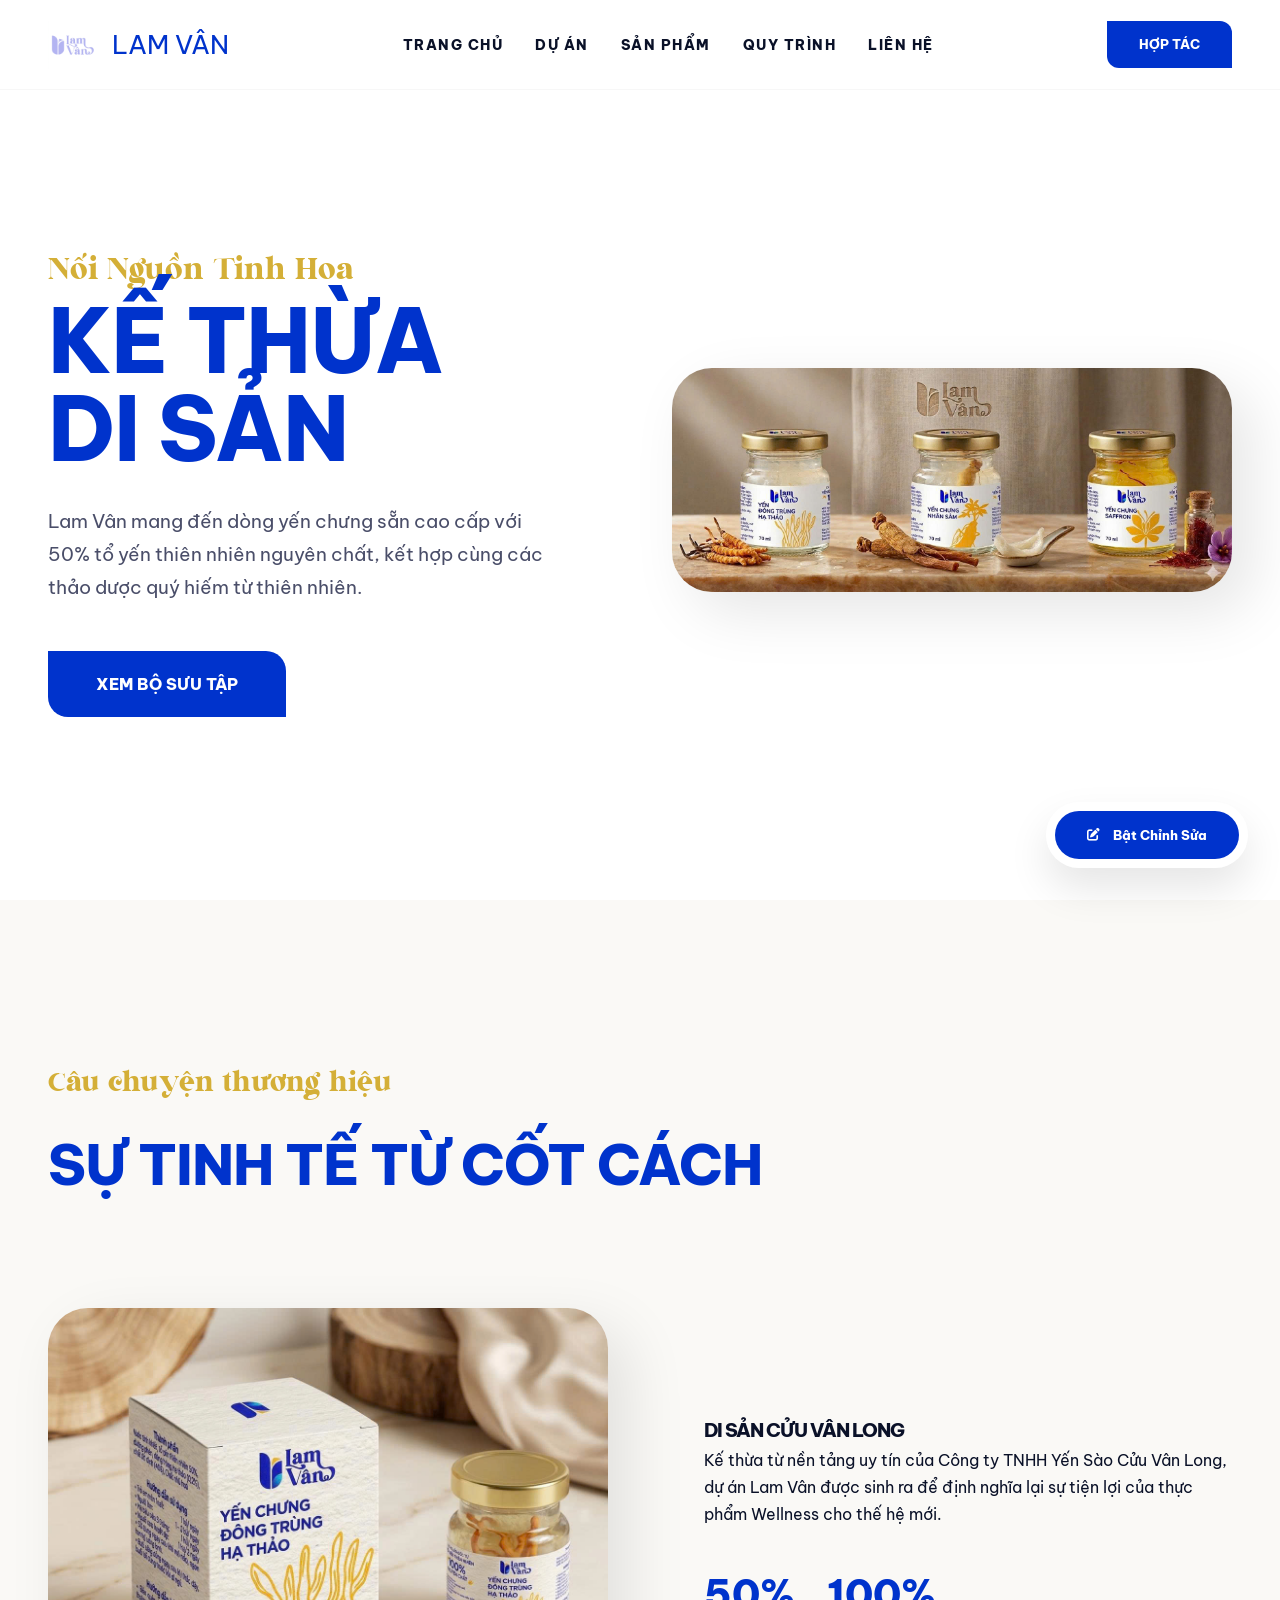
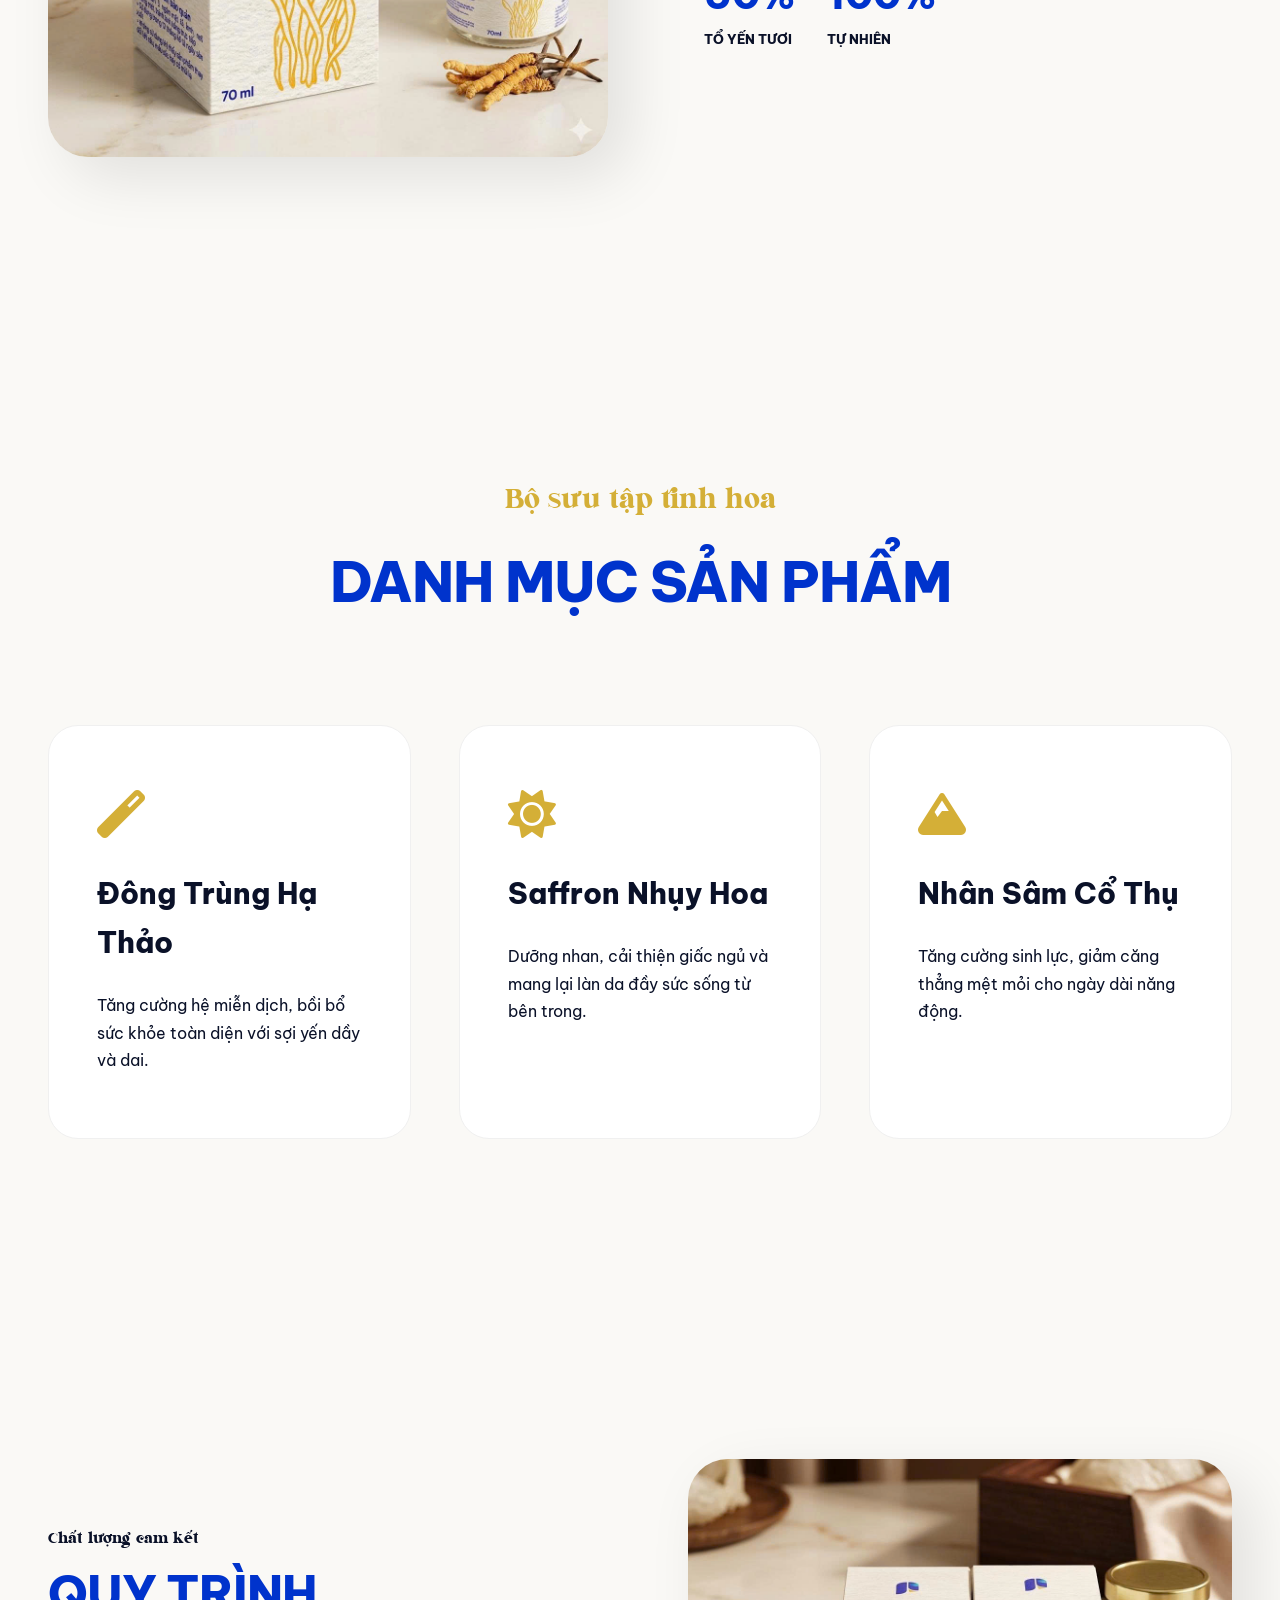
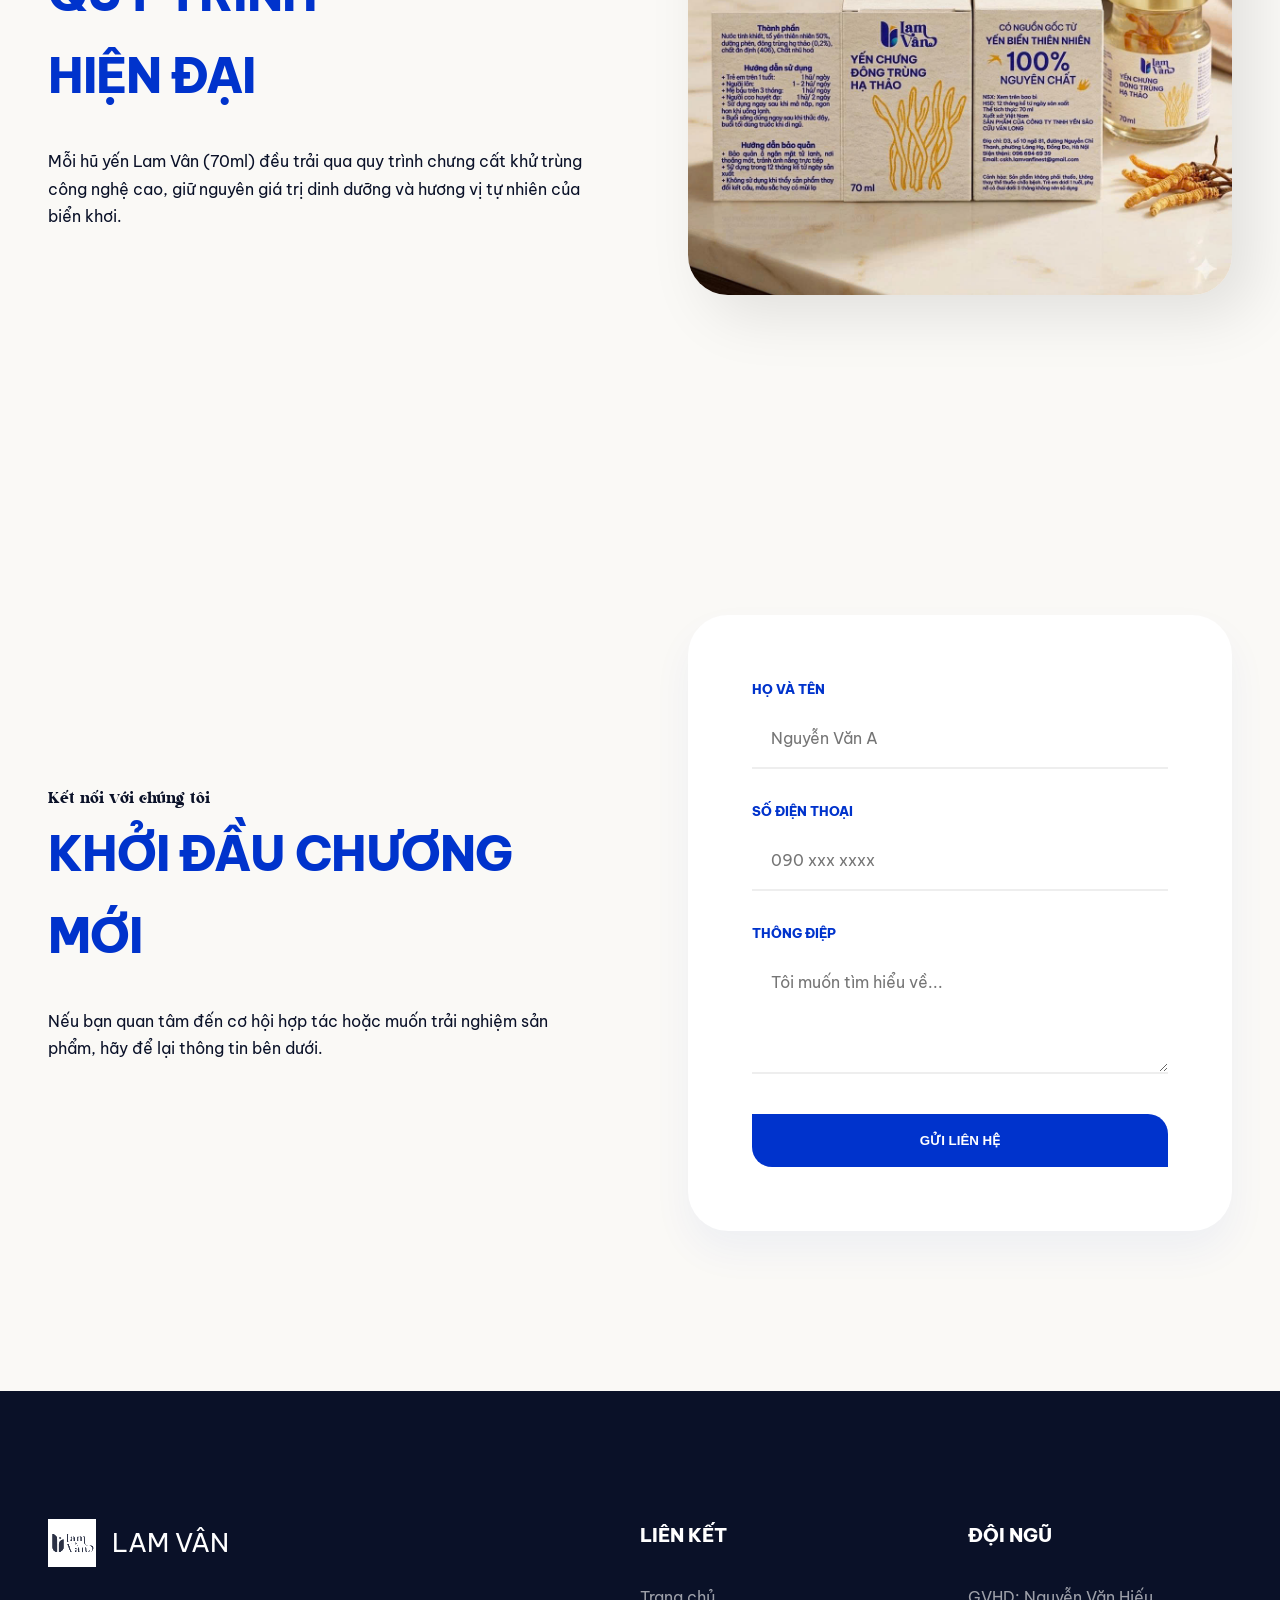
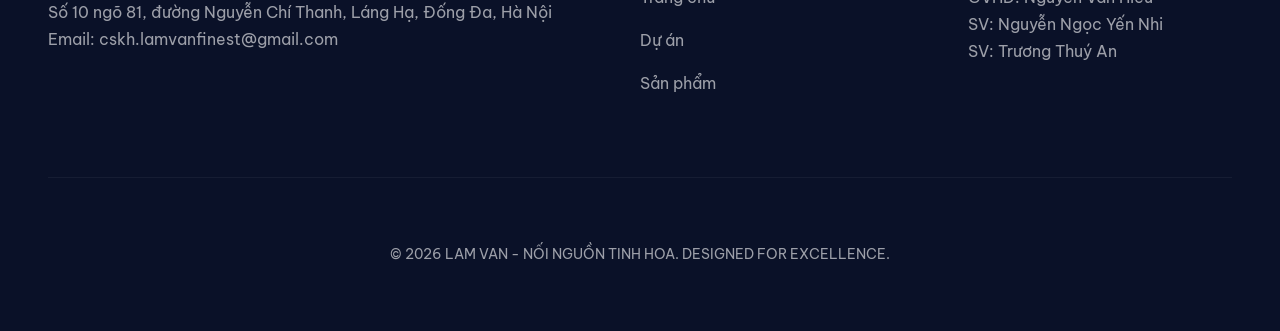
==== LamVan_Portable.html @ 920fce21 "Khai báo version đầu tiên" ====
<!DOCTYPE html>
<html lang="vi">
<head>
    <meta charset="UTF-8">
    <meta name="viewport" content="width=device-width, initial-scale=1.0">
    <title>Lam Vân | Nối Nguồn Tinh Hoa (Portable)</title>
    <meta name="description" content="Phiên bản độc lập của Portfolio Dự án Yến chưng Lam Vân.">
    <link rel="stylesheet" href="https://cdnjs.cloudflare.com/ajax/libs/font-awesome/6.0.0/css/all.min.css">
    <style>
/* --- Tích hợp style.css --- */
@font-face {
    font-family: 'Be Vietnam Pro';
    src: url('BeVietnamPro-Regular.ttf') format('truetype');
    font-weight: 400;
    font-style: normal;
}

@font-face {
    font-family: 'Be Vietnam Pro';
    src: url('BeVietnamPro-ExtraBold.ttf') format('truetype');
    font-weight: 800;
    font-style: normal;
}

@font-face {
    font-family: 'MJ Angela';
    src: url('MJ-Angela-Angela.ttf') format('truetype');
    font-weight: normal;
    font-style: normal;
}

:root {
    --primary: #0033CC;
    --accent: #D4AF37;
    --bg-cream: #FAF9F6;
    --text-dark: #0A1128;
    --text-light: #4A4E69;
    --white: #ffffff;
    --shadow: 0 20px 40px rgba(0, 51, 204, 0.05);
    --transition: all 0.5s cubic-bezier(0.19, 1, 0.22, 1);
}

* { margin: 0; padding: 0; box-sizing: border-box; }
html { scroll-behavior: smooth; }
body {
    font-family: 'Be Vietnam Pro', sans-serif;
    background-color: var(--bg-cream);
    color: var(--text-dark);
    line-height: 1.7;
    overflow-x: hidden;
}

h1, h2, h3, .logo {
    font-family: 'Be Vietnam Pro', sans-serif;
    font-weight: 800;
    text-transform: uppercase;
    letter-spacing: -1px;
}

.script-font {
    font-family: 'MJ Angela', cursive;
    text-transform: none;
    font-weight: 400;
}

a { text-decoration: none; color: inherit; transition: var(--transition); }
ul { list-style: none; }
img { max-width: 100%; display: block; }
.container { max-width: 1300px; margin: 0 auto; padding: 0 3rem; }

header {
    position: fixed; top: 0; left: 0; width: 100%; z-index: 1000;
    min-height: 90px; display: flex; align-items: center;
    transition: var(--transition);
    background: rgba(255, 255, 255, 0.7);
    backdrop-filter: blur(25px);
    border-bottom: 1px solid rgba(0, 0, 0, 0.03);
}

header.scrolled {
    min-height: 70px;
    background: rgba(250, 249, 246, 0.95);
    box-shadow: 0 10px 30px rgba(0, 51, 204, 0.08);
}

.nav { width: 100%; display: flex; justify-content: space-between; align-items: center; }
.logo-container { display: flex; align-items: center; gap: 1rem; }
.logo-img { height: 48px; mix-blend-mode: screen; }
.logo-text { font-size: 1.6rem; color: var(--primary); }
.nav-links { display: flex; gap: 2rem; }
.nav-links a { font-weight: 800; font-size: 0.85rem; text-transform: uppercase; letter-spacing: 1.5px; position: relative; padding: 0.5rem 0; }
.nav-links a::after { content: ''; position: absolute; bottom: 0; left: 0; width: 0; height: 2px; background: var(--primary); transition: var(--transition); }
.nav-links a:hover::after { width: 100%; }

.hero { min-height: 100vh; display: flex; align-items: center; position: relative; padding-top: 220px; background: #ffffff; }
.hero-grid { display: grid; grid-template-columns: 1fr 1fr; align-items: center; gap: 4rem; }
.hero h1 { font-size: 5.5rem; line-height: 1; margin-bottom: 2rem; color: var(--primary); }
.hero p { font-size: 1.2rem; margin-bottom: 3rem; color: var(--text-light); max-width: 500px; }
.hero-image-wrap { position: relative; border-radius: 40px; overflow: hidden; box-shadow: 20px 20px 60px rgba(0, 0, 0, 0.1); }
.hero-image-wrap img { width: 100%; transition: transform 10s ease; }
.hero-image-wrap:hover img { transform: scale(1.1); }
.btn { display: inline-block; padding: 1.2rem 3rem; background-color: var(--primary); color: var(--white); font-weight: 800; border-top-right-radius: 20px; border-bottom-left-radius: 20px; border: none; cursor: pointer; transition: var(--transition); }
.btn:hover { background-color: var(--text-dark); transform: translateY(-8px) scale(1.02); box-shadow: 0 15px 30px rgba(0, 0, 0, 0.15); }

section { padding: 10rem 0; }
.section-title { margin-bottom: 6rem; }
.section-title span { color: var(--accent); font-family: 'MJ Angela'; font-size: 1.8rem; display: block; margin-bottom: 0.5rem; }
.section-title h2 { font-size: 3.5rem; color: var(--primary); }

.features-grid { display: grid; grid-template-columns: repeat(3, 1fr); gap: 3rem; }
.feature-card { background: var(--white); padding: 4rem 3rem; border-radius: 30px; border: 1px solid #f0f0f0; transition: var(--transition); }
.feature-card:hover { border-color: var(--primary); box-shadow: var(--shadow); }
.feature-card .icon { font-size: 3rem; color: var(--accent); margin-bottom: 2rem; }
.feature-card h4 { font-size: 1.8rem; margin-bottom: 1.5rem; }

.product-showcase { background-color: var(--bg-cream); }
.contact-grid { display: grid; grid-template-columns: 1fr 1fr; gap: 6rem; align-items: center; }
.contact-info h3 { font-size: 3rem; margin-bottom: 2rem; color: var(--primary); }
.contact-form { background: var(--white); padding: 4rem; border-radius: 40px; box-shadow: var(--shadow); }
.form-group { margin-bottom: 2rem; }
.form-group label { display: block; font-weight: 800; font-size: 0.8rem; text-transform: uppercase; margin-bottom: 0.5rem; color: var(--primary); }
.form-group input, .form-group textarea { width: 100%; padding: 1.2rem; border: none; border-bottom: 2px solid #eee; background: transparent; font-family: inherit; font-size: 1rem; transition: var(--transition); }
.form-group input:focus, .form-group textarea:focus { outline: none; border-color: var(--primary); }

footer { background: var(--text-dark); color: rgba(255, 255, 255, 0.6); padding: 8rem 0 4rem; }
footer .logo-text { color: var(--white); }
footer .logo-img { filter: grayscale(1) brightness(2); mix-blend-mode: screen; }
.footer-grid { display: grid; grid-template-columns: 2fr 1fr 1fr; gap: 4rem; margin-bottom: 4rem; }
footer h4 { color: var(--white); margin-bottom: 2rem; font-size: 1.2rem; }
footer ul li { margin-bottom: 1rem; }
.copyright { border-top: 1px solid rgba(255, 255, 255, 0.05); padding-top: 4rem; text-align: center; font-size: 0.9rem; }

@media (max-width: 1200px) { .hero h1 { font-size: 4rem; } }
@media (max-width: 1024px) { .nav-links { display: none; } }
@media (max-width: 992px) { .hero-grid, .contact-grid { grid-template-columns: 1fr; } .features-grid { grid-template-columns: repeat(2, 1fr); } .hero { padding: 14rem 0 6rem; } }

.reveal { opacity: 0; transform: translateY(40px); transition: opacity 1s cubic-bezier(0.19, 1, 0.22, 1), transform 1s cubic-bezier(0.19, 1, 0.22, 1); }
.reveal.active { opacity: 1; transform: translateY(0); }

.admin-panel { position: fixed; bottom: 2rem; right: 2rem; z-index: 10000; display: flex; gap: 1rem; padding: 0.5rem; background: rgba(255, 255, 255, 0.1); backdrop-filter: blur(20px); border-radius: 50px; border: 1px solid rgba(255, 255, 255, 0.2); box-shadow: 0 20px 40px rgba(0, 0, 0, 0.1); }
.admin-btn { padding: 1rem 2rem; border-radius: 50px; border: none; background: var(--primary); color: white; font-family: 'Be Vietnam Pro', sans-serif; font-weight: 800; font-size: 0.8rem; cursor: pointer; display: flex; align-items: center; gap: 0.8rem; transition: var(--transition); }
.admin-btn.secondary { background: var(--accent); }
.admin-btn:hover { transform: translateY(-5px); filter: brightness(1.1); }
.admin-btn.active { background: #ff4757; }
[contenteditable="true"], .editable-img { outline: 2px dashed var(--accent); outline-offset: 5px; cursor: pointer; transition: var(--transition); }
.editable-img:hover { filter: brightness(0.8) sepia(0.3) hue-rotate(-50deg); transform: scale(1.02); }
    </style>
</head>
<body>

    <header id="header">
        <div class="container nav">
            <div class="logo-container">
                <img src="logo_final_black.png" alt="Logo Lam Vân" class="logo-img">
                <span class="logo-text">LAM VÂN</span>
            </div>
            <ul class="nav-links">
                <li><a href="#hero">Trang chủ</a></li>
                <li><a href="#about">Dự án</a></li>
                <li><a href="#products">Sản phẩm</a></li>
                <li><a href="#tech">Quy trình</a></li>
                <li><a href="#contact">Liên hệ</a></li>
            </ul>
            <a href="#contact" class="btn" style="padding: 0.8rem 2rem; border-top-right-radius: 12px; border-bottom-left-radius: 12px; font-size: 0.8rem;">HỢP TÁC</a>
        </div>
    </header>

    <section id="hero" class="hero">
        <div class="container hero-grid">
            <div class="hero-text">
                <div class="reveal">
                    <span class="script-font" style="font-size: 2rem; color: var(--accent);">Nối Nguồn Tinh Hoa</span>
                    <h1>KẾ THỪA<br>DI SẢN</h1>
                    <p>Lam Vân mang đến dòng yến chưng sẵn cao cấp với 50% tổ yến thiên nhiên nguyên chất, kết hợp cùng các thảo dược quý hiếm từ thiên nhiên.</p>
                    <a href="#products" class="btn">XEM BỘ SƯU TẬP</a>
                </div>
            </div>
            <div class="hero-image-wrap reveal">
                <img src="gen-h-z7690715200419_f9c5e2f143318909310f4d9d8c5a2096.jpg" alt="Bộ sưu tập Yến chưng Lam Vân">
            </div>
        </div>
    </section>

    <section id="about" class="about">
        <div class="container">
            <div class="section-title reveal">
                <span class="script-font">Câu chuyện thương hiệu</span>
                <h2>SỰ TINH TẾ TỪ CỐT CÁCH</h2>
            </div>
            <div class="hero-grid">
                <div class="hero-image-wrap reveal">
                    <img src="gen-h-z7690715200418_bf038b9fb975c57a440075a1e341a2de.jpg" alt="Bao bì dự án Lam Vân">
                </div>
                <div class="hero-text reveal" style="padding-left: 2rem;">
                    <h3>Di Sản Cửu Vân Long</h3>
                    <p>Kế thừa từ nền tảng uy tín của Công ty TNHH Yến Sào Cửu Vân Long, dự án Lam Vân được sinh ra để định nghĩa lại sự tiện lợi của thực phẩm Wellness cho thế hệ mới.</p>
                    <div style="display: flex; gap: 2rem; margin-top: 2rem;">
                        <div>
                            <h4 style="color: var(--primary); font-size: 2.5rem;">50%</h4>
                            <p style="font-size: 0.8rem; font-weight: 800;">TỔ YẾN TƯƠI</p>
                        </div>
                        <div>
                            <h4 style="color: var(--primary); font-size: 2.5rem;">100%</h4>
                            <p style="font-size: 0.8rem; font-weight: 800;">TỰ NHIÊN</p>
                        </div>
                    </div>
                </div>
            </div>
        </div>
    </section>

    <section id="products" class="product-showcase">
        <div class="container">
            <div class="section-title reveal" style="text-align: center;">
                <span class="script-font">Bộ sưu tập tinh hoa</span>
                <h2>DANH MỤC SẢN PHẨM</h2>
            </div>
            <div class="features-grid">
                <div class="feature-card reveal">
                    <i class="fas fa-magic icon"></i>
                    <h4>Đông Trùng Hạ Thảo</h4>
                    <p>Tăng cường hệ miễn dịch, bồi bổ sức khỏe toàn diện với sợi yến dầy và dai.</p>
                </div>
                <div class="feature-card reveal">
                    <i class="fas fa-sun icon"></i>
                    <h4>Saffron Nhụy Hoa</h4>
                    <p>Dưỡng nhan, cải thiện giấc ngủ và mang lại làn da đầy sức sống từ bên trong.</p>
                </div>
                <div class="feature-card reveal">
                    <i class="fas fa-mountain icon"></i>
                    <h4>Nhân Sâm Cổ Thụ</h4>
                    <p>Tăng cường sinh lực, giảm căng thẳng mệt mỏi cho ngày dài năng động.</p>
                </div>
            </div>
        </div>
    </section>

    <section id="tech" class="tech">
        <div class="container">
            <div class="contact-grid">
                <div class="contact-info reveal">
                    <span class="script-font">Chất lượng cam kết</span>
                    <h3>QUY TRÌNH<br>HIỆN ĐẠI</h3>
                    <p>Mỗi hũ yến Lam Vân (70ml) đều trải qua quy trình chưng cất khử trùng công nghệ cao, giữ nguyên giá trị dinh dưỡng và hương vị tự nhiên của biển khơi.</p>
                </div>
                <div class="hero-image-wrap reveal">
                    <img src="gen-h-z7690715200420_7703f0a0f57f1031e3091bc35107dd8a.jpg" alt="Quy trình đóng gói Lam Vân">
                </div>
            </div>
        </div>
    </section>

    <section id="contact" class="contact">
        <div class="container">
            <div class="contact-grid">
                <div class="contact-info reveal">
                    <span class="script-font">Kết nối với chúng tôi</span>
                    <h3>KHỞI ĐẦU CHƯƠNG MỚI</h3>
                    <p>Nếu bạn quan tâm đến cơ hội hợp tác hoặc muốn trải nghiệm sản phẩm, hãy để lại thông tin bên dưới.</p>
                </div>
                <form class="contact-form reveal">
                    <div class="form-group">
                        <label>Họ và tên</label>
                        <input type="text" placeholder="Nguyễn Văn A" required>
                    </div>
                    <div class="form-group">
                        <label>Số điện thoại</label>
                        <input type="tel" placeholder="090 xxx xxxx" required>
                    </div>
                    <div class="form-group">
                        <label>Thông điệp</label>
                        <textarea rows="4" placeholder="Tôi muốn tìm hiểu về..."></textarea>
                    </div>
                    <button type="submit" class="btn" style="width: 100%;">GỬI LIÊN HỆ</button>
                </form>
            </div>
        </div>
    </section>

    <footer>
        <div class="container">
            <div class="footer-grid">
                <div>
                    <div class="logo-container" style="margin-bottom: 2rem;">
                        <img src="logo_final_black.png" alt="Logo Lam Vân" class="logo-img">
                        <span class="logo-text">LAM VÂN</span>
                    </div>
                    <p>Số 10 ngõ 81, đường Nguyễn Chí Thanh, Láng Hạ, Đống Đa, Hà Nội</p>
                    <p>Email: cskh.lamvanfinest@gmail.com</p>
                </div>
                <div>
                    <h4>LIÊN KẾT</h4>
                    <ul>
                        <li><a href="#hero">Trang chủ</a></li>
                        <li><a href="#about">Dự án</a></li>
                        <li><a href="#products">Sản phẩm</a></li>
                    </ul>
                </div>
                <div>
                    <h4>ĐỘI NGŨ</h4>
                    <p>GVHD: Nguyễn Văn Hiếu</p>
                    <p>SV: Nguyễn Ngọc Yến Nhi</p>
                    <p>SV: Trương Thuý An</p>
                </div>
            </div>
            <div class="copyright">
                &copy; 2026 LAM VAN - NỐI NGUỒN TINH HOA. DESIGNED FOR EXCELLENCE.
            </div>
        </div>
    </footer>

    <!-- Admin Panel for Live Editing -->
    <div id="admin-panel" class="admin-panel">
        <button id="toggle-edit" class="admin-btn"><i class="fas fa-edit"></i> Bật Chỉnh Sửa</button>
        <button id="download-code" class="admin-btn secondary" style="display: none;"><i class="fas fa-download"></i> Tải về file đã sửa</button>
        <button id="copy-code" class="admin-btn" style="display: none; background: #57606f;"><i class="fas fa-copy"></i> Sao chép Mã HTML</button>
    </div>

    <!-- Hidden File Input for Image Uploads -->
    <input type="file" id="image-editor-input" style="display: none;" accept="image/*">

    <script>
/* --- Tích hợp script.js --- */
document.addEventListener('DOMContentLoaded', () => {
    const header = document.getElementById('header');
    window.addEventListener('scroll', () => {
        if (window.scrollY > 50) { header.classList.add('scrolled'); } 
        else { header.classList.remove('scrolled'); }
    });

    const reveals = document.querySelectorAll('.reveal');
    const revealOnScroll = () => {
        const windowHeight = window.innerHeight;
        reveals.forEach(element => {
            const elementTop = element.getBoundingClientRect().top;
            if (elementTop < windowHeight - 150) { element.classList.add('active'); }
        });
    };
    revealOnScroll();
    window.addEventListener('scroll', revealOnScroll);

    const contactForm = document.querySelector('.contact-form');
    if (contactForm) {
        contactForm.addEventListener('submit', (e) => {
            e.preventDefault();
            alert('Cảm ơn bạn đã quan tâm đến dự án Lam Vân! Chúng tôi sẽ liên hệ lại với bạn sớm nhất.');
            contactForm.reset();
        });
    }

    const toggleEditBtn = document.getElementById('toggle-edit');
    const copyCodeBtn = document.getElementById('copy-code');
    const downloadCodeBtn = document.getElementById('download-code');
    let isEditMode = false;

    if (toggleEditBtn) {
        toggleEditBtn.addEventListener('click', () => {
            isEditMode = !isEditMode;
            const editables = document.querySelectorAll('h1, h2, h3, h4, h5, p, span, .btn, footer p, .copyright');
            editables.forEach(el => {
                if (!el.classList.contains('admin-btn')) { el.contentEditable = isEditMode; }
            });

            const images = document.querySelectorAll('img');
            images.forEach(img => {
                if (isEditMode) {
                    img.classList.add('editable-img');
                    img.addEventListener('click', handleImageEdit);
                } else {
                    img.classList.remove('editable-img');
                    img.removeEventListener('click', handleImageEdit);
                }
            });

            if (isEditMode) {
                toggleEditBtn.innerHTML = '<i class="fas fa-check"></i> Xong Chỉnh Sửa';
                toggleEditBtn.classList.add('active');
                if (downloadCodeBtn) downloadCodeBtn.style.display = 'flex';
                copyCodeBtn.style.display = 'flex';
            } else {
                toggleEditBtn.innerHTML = '<i class="fas fa-edit"></i> Bật Chỉnh Sửa';
                toggleEditBtn.classList.remove('active');
                if (downloadCodeBtn) downloadCodeBtn.style.display = 'none';
                copyCodeBtn.style.display = 'none';
            }
        });
    }

    let currentEditingImg = null;
    const imageEditorInput = document.getElementById('image-editor-input');

    function handleImageEdit(e) {
        e.preventDefault();
        currentEditingImg = e.target;
        imageEditorInput.click();
    }

    if (imageEditorInput) {
        imageEditorInput.addEventListener('change', (e) => {
            const file = e.target.files[0];
            if (file) {
                const reader = new FileReader();
                reader.onload = (event) => {
                    const base64String = event.target.result;
                    if (currentEditingImg) {
                        currentEditingImg.src = base64String;
                        if (currentEditingImg.classList.contains('logo-img')) {
                            document.querySelectorAll('.logo-img').forEach(logo => { logo.src = base64String; });
                        }
                    }
                };
                reader.readAsDataURL(file);
            }
        });
    }

    if (downloadCodeBtn) {
        downloadCodeBtn.addEventListener('click', () => {
            const editPanel = document.getElementById('admin-panel');
            const fileInput = document.getElementById('image-editor-input');
            editPanel.style.display = 'none';
            if (fileInput) fileInput.remove();
            const htmlContent = '<!DOCTYPE html>\n' + document.documentElement.outerHTML;
            if (fileInput) document.body.appendChild(fileInput);
            editPanel.style.display = 'flex';

            const blob = new Blob([htmlContent], { type: 'text/html' });
            const url = URL.createObjectURL(blob);
            const a = document.createElement('a');
            a.href = url;
            a.download = 'LamVan_Portfolio_Updated.html';
            a.click();
            URL.revokeObjectURL(url);
            alert('Website đã được tải xuống hoàn tất!');
        });
    }

    if (copyCodeBtn) {
        copyCodeBtn.addEventListener('click', () => {
            const editPanel = document.getElementById('admin-panel');
            const fileInput = document.getElementById('image-editor-input');
            editPanel.style.display = 'none';
            if (fileInput) fileInput.remove();
            const htmlContent = '<!DOCTYPE html>\n' + document.documentElement.outerHTML;
            if (fileInput) document.body.appendChild(fileInput);
            editPanel.style.display = 'flex';
            navigator.clipboard.writeText(htmlContent).then(() => {
                alert('Mã HTML đã được sao chép! Dán lại vào file này để lưu.');
            });
        });
    }
});
    </script>
</body>
</html>
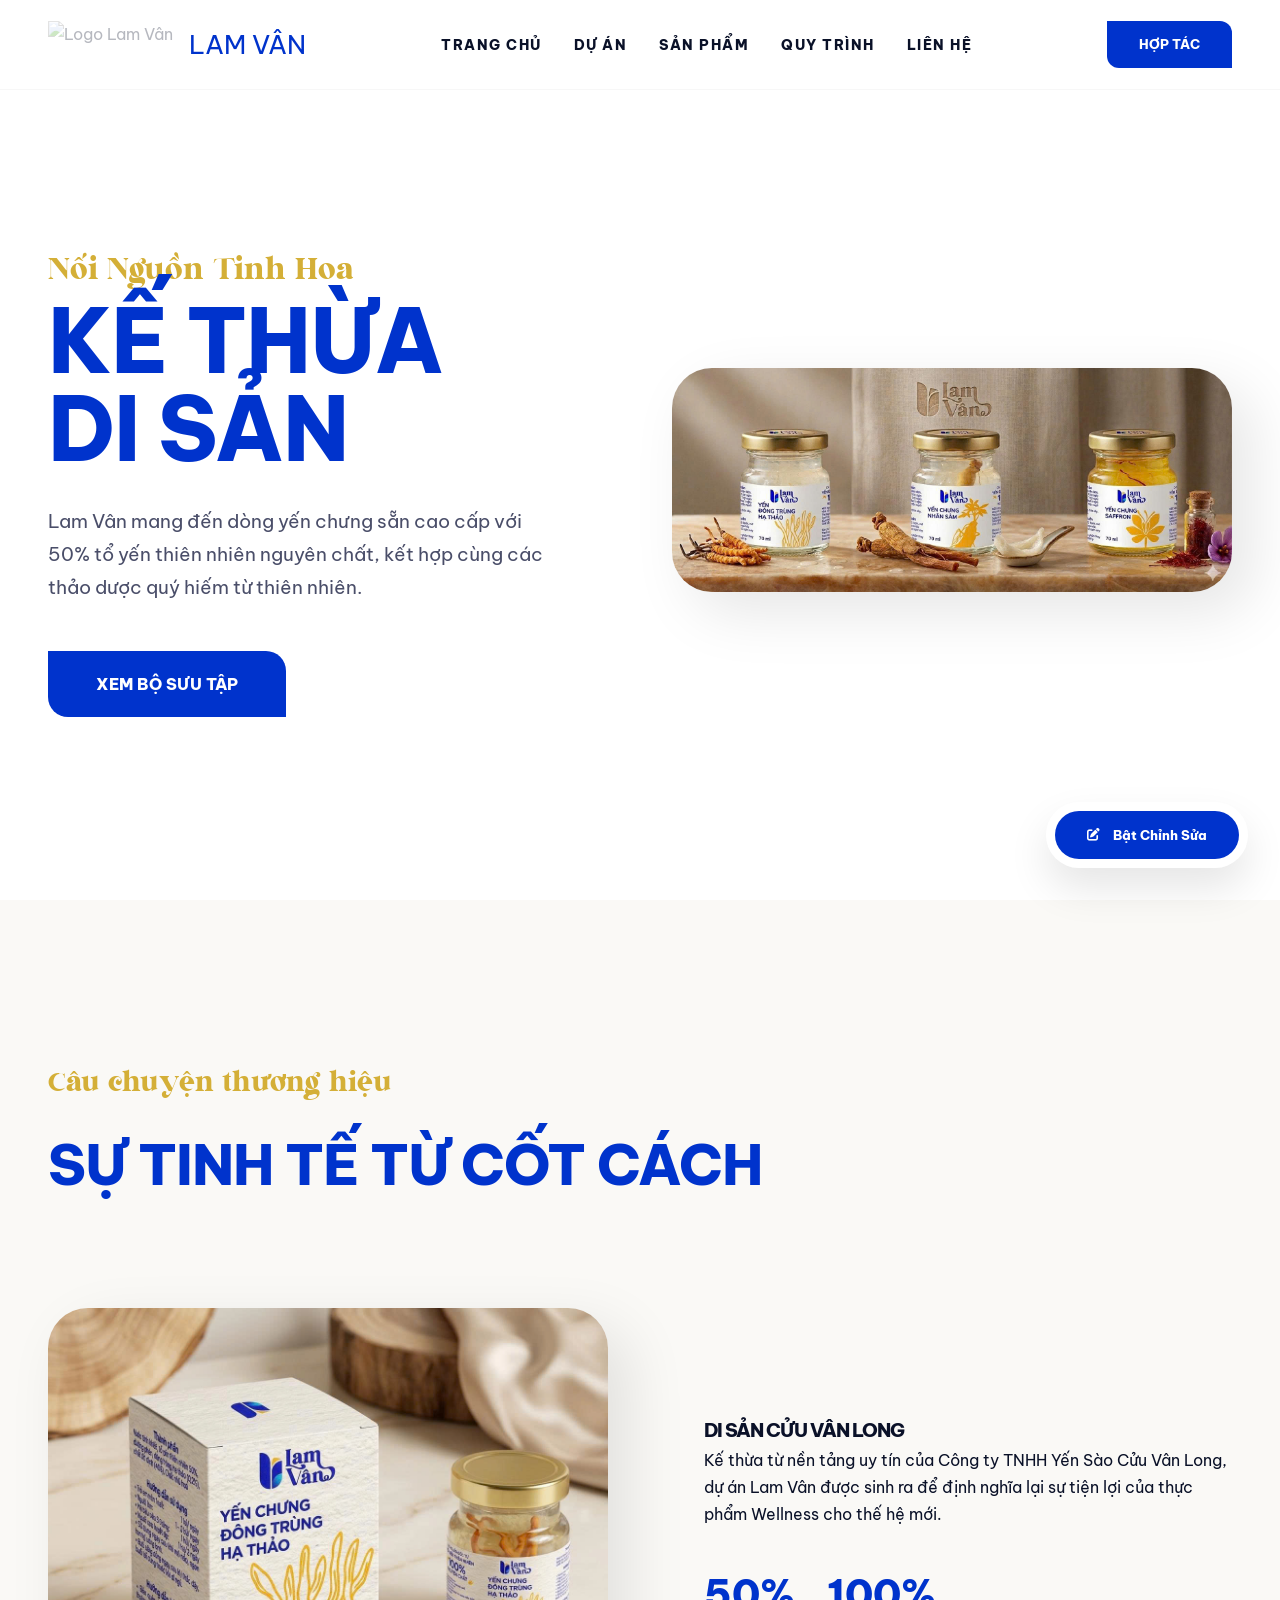
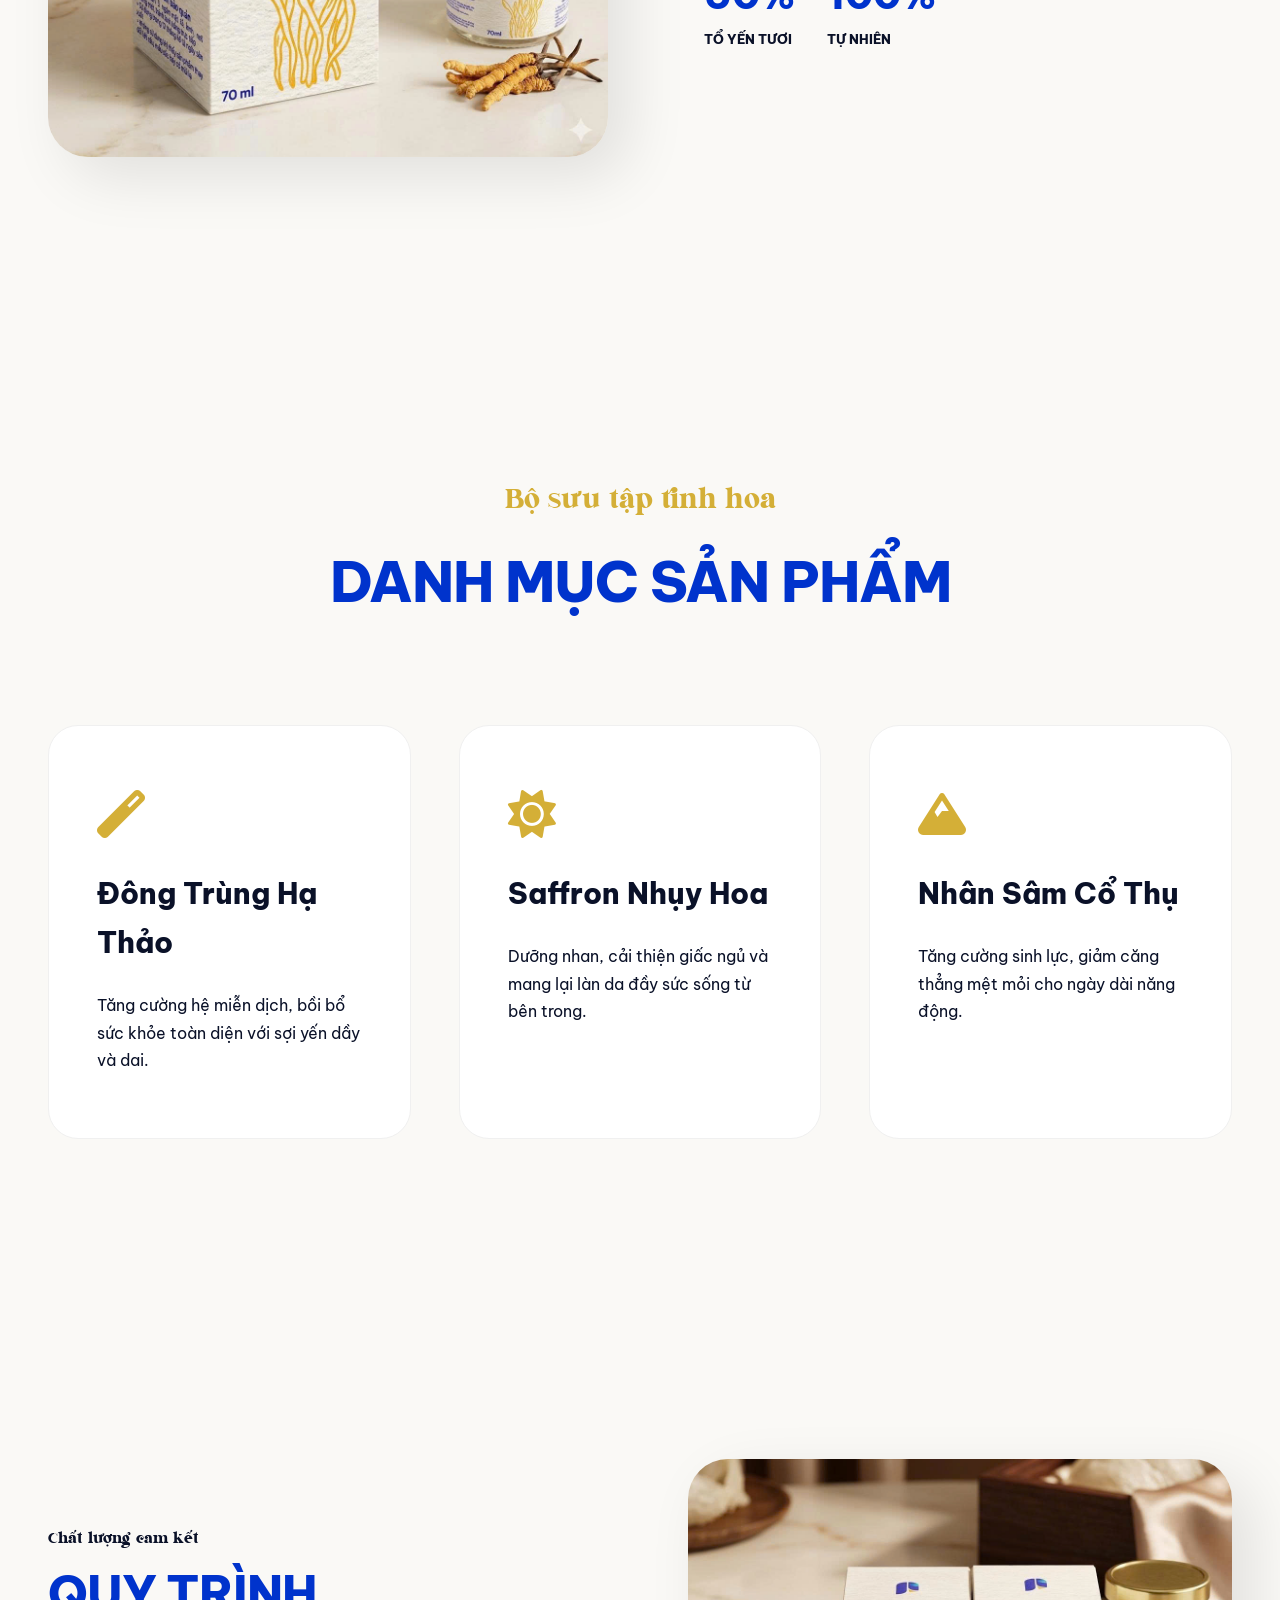
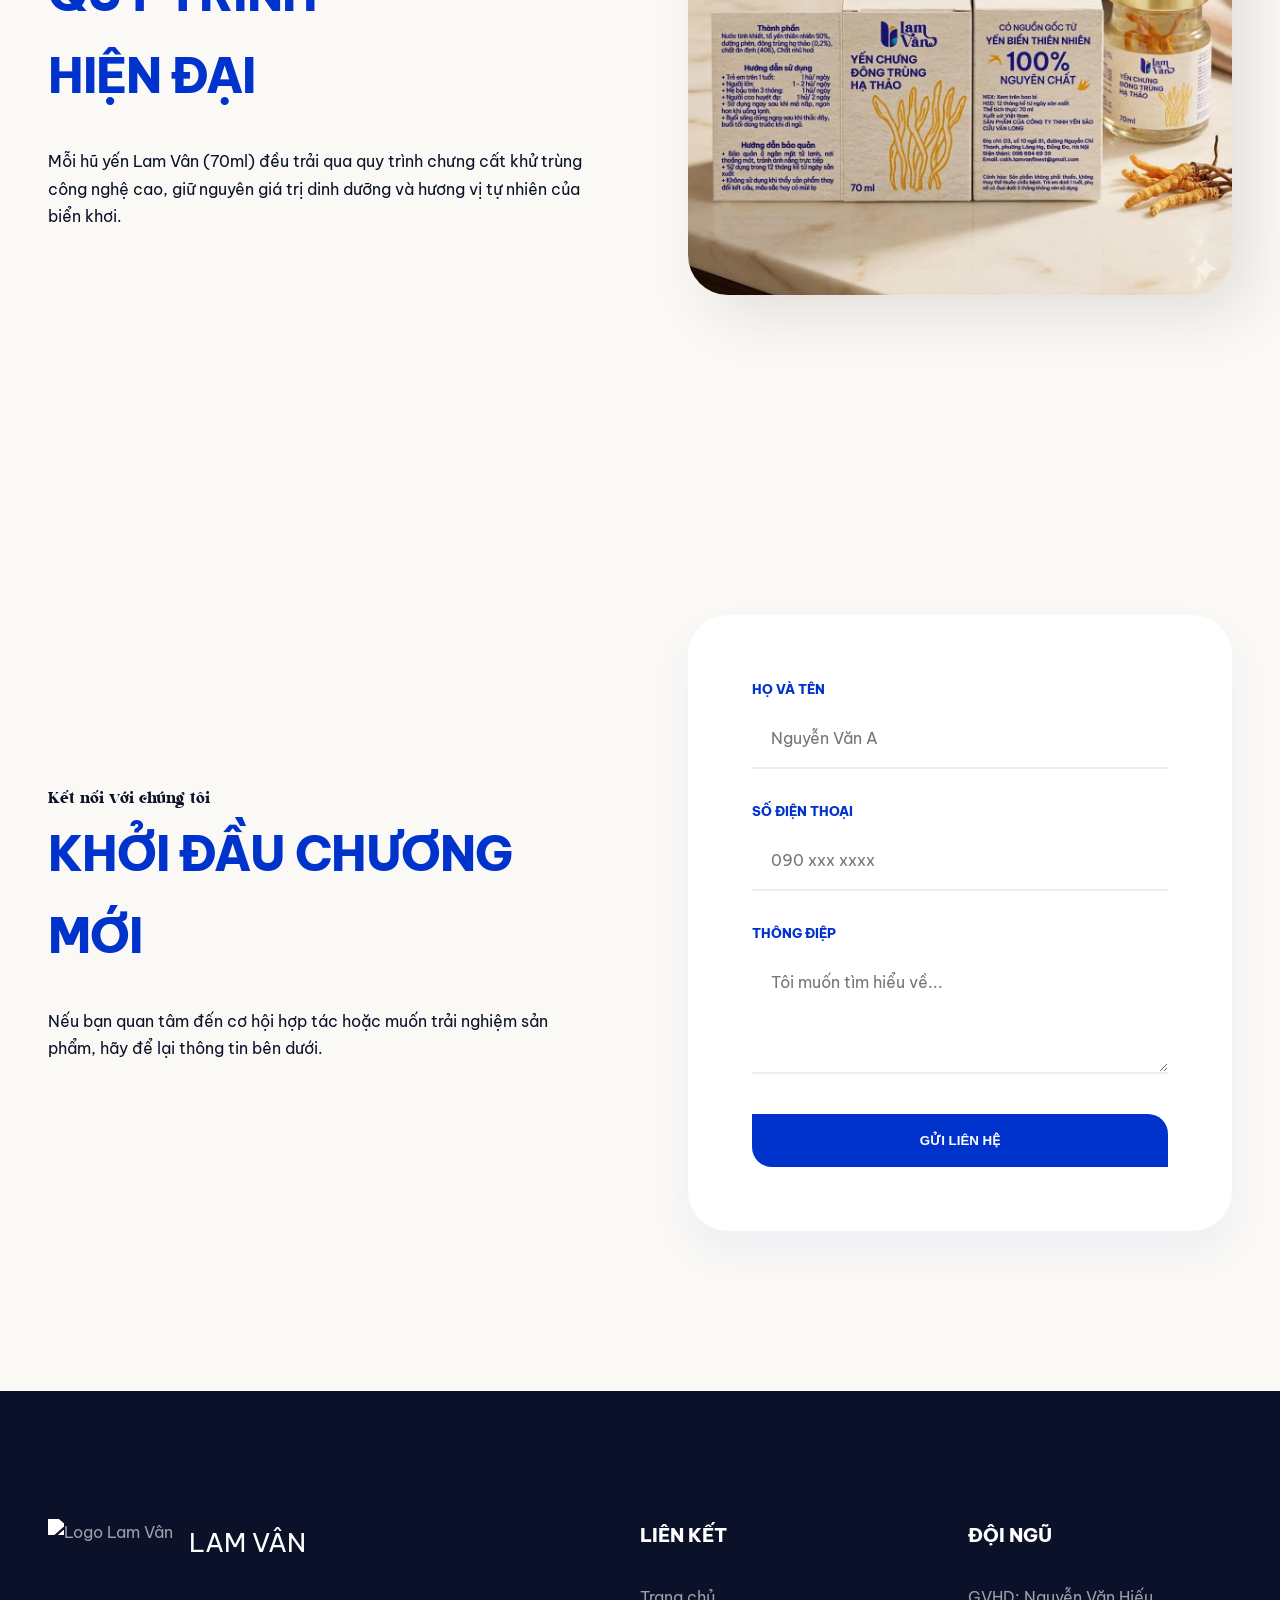
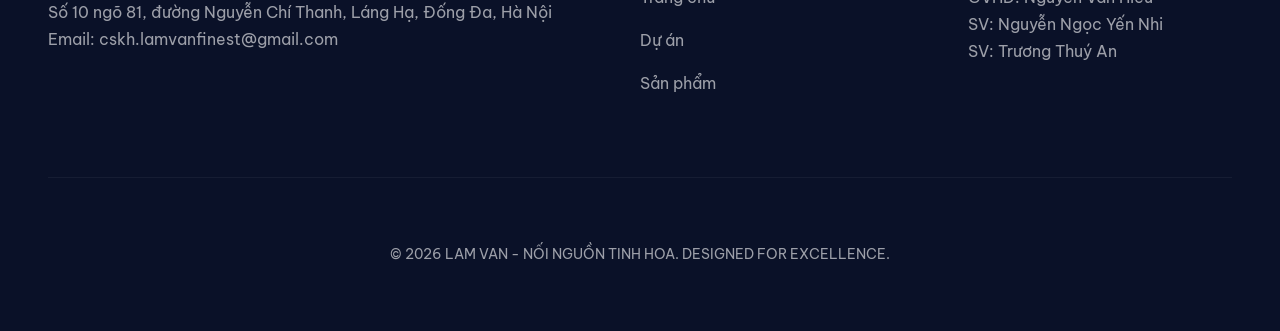
==== commit d135ab7c: "Cập nhật logo sắc nét hơn cho trang web" ====
--- a/LamVan_Portable.html
+++ b/LamVan_Portable.html
@@ -151,7 +151,7 @@
     <header id="header">
         <div class="container nav">
             <div class="logo-container">
-                <img src="logo_final_black.png" alt="Logo Lam Vân" class="logo-img">
+                <img src="logo_refined.png" alt="Logo Lam Vân" class="logo-img">
                 <span class="logo-text">LAM VÂN</span>
             </div>
             <ul class="nav-links">
@@ -282,7 +282,7 @@
             <div class="footer-grid">
                 <div>
                     <div class="logo-container" style="margin-bottom: 2rem;">
-                        <img src="logo_final_black.png" alt="Logo Lam Vân" class="logo-img">
+                        <img src="logo_refined.png" alt="Logo Lam Vân" class="logo-img">
                         <span class="logo-text">LAM VÂN</span>
                     </div>
                     <p>Số 10 ngõ 81, đường Nguyễn Chí Thanh, Láng Hạ, Đống Đa, Hà Nội</p>
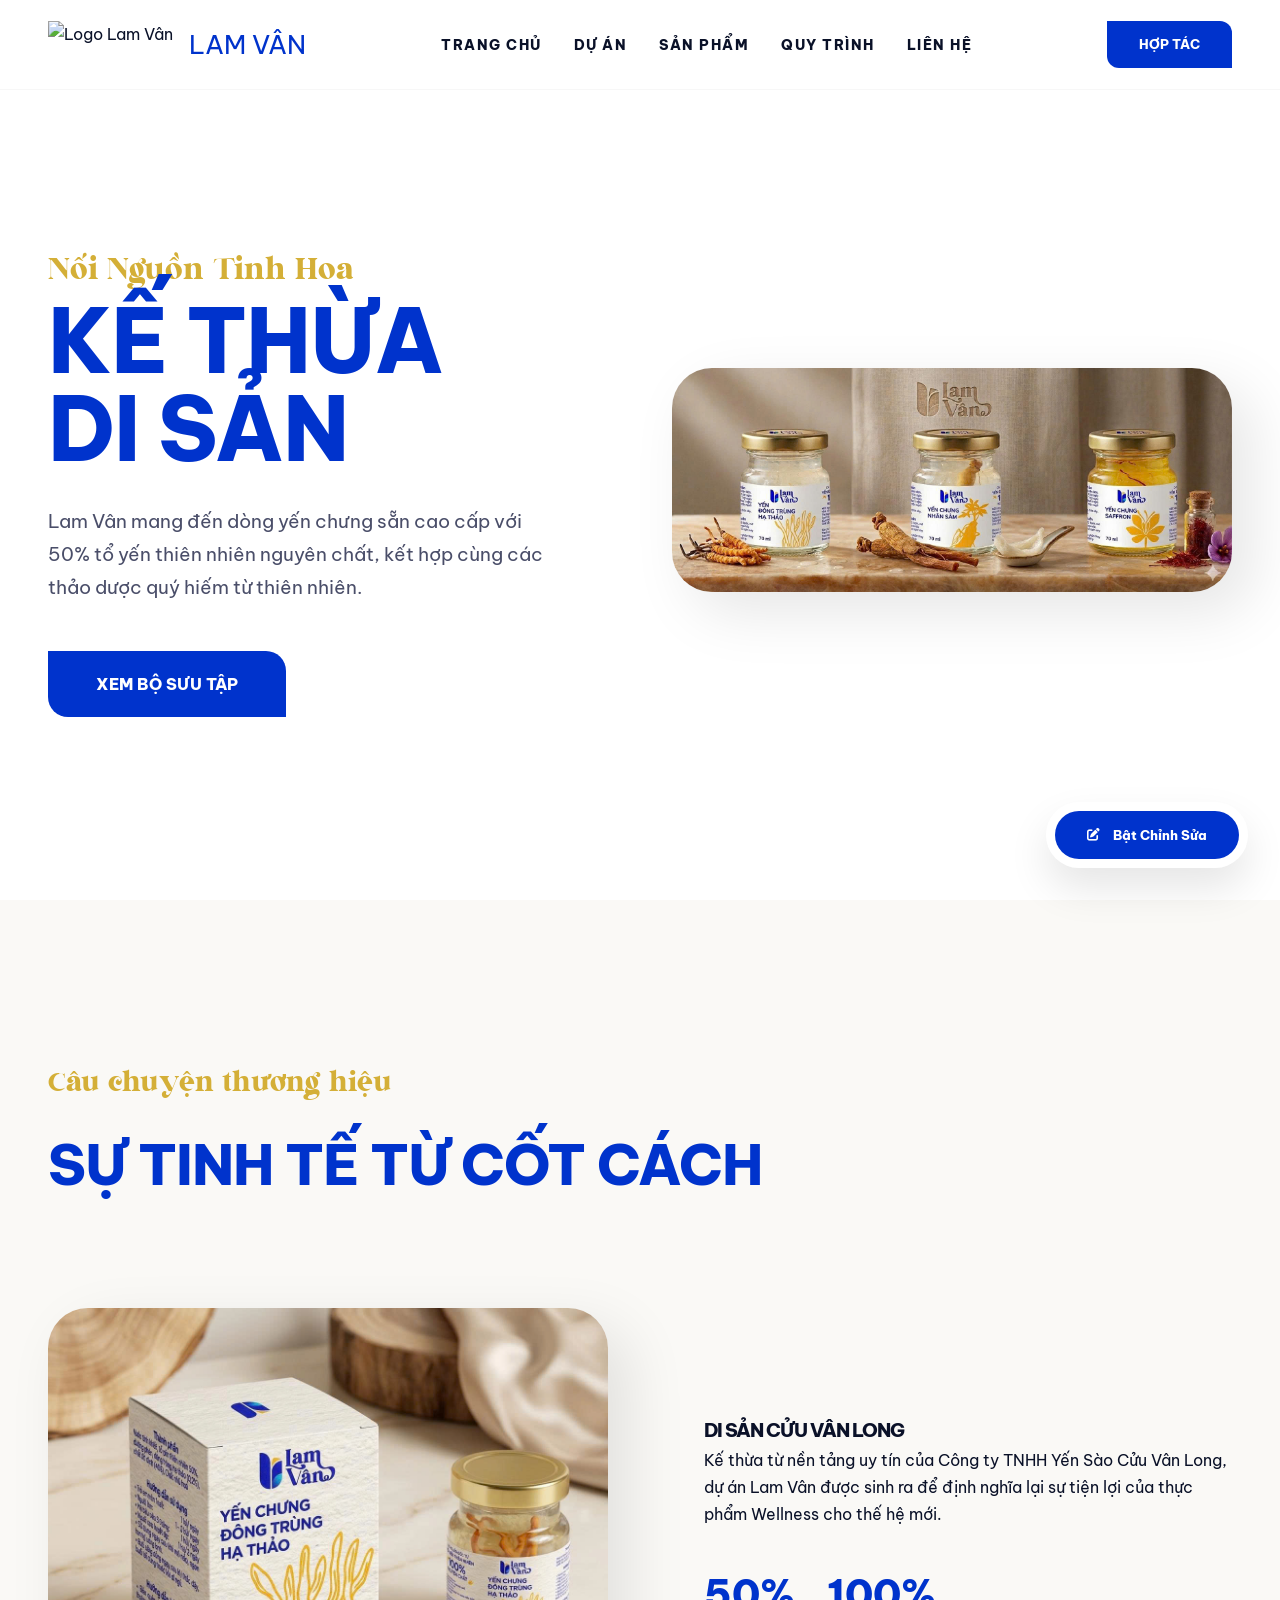
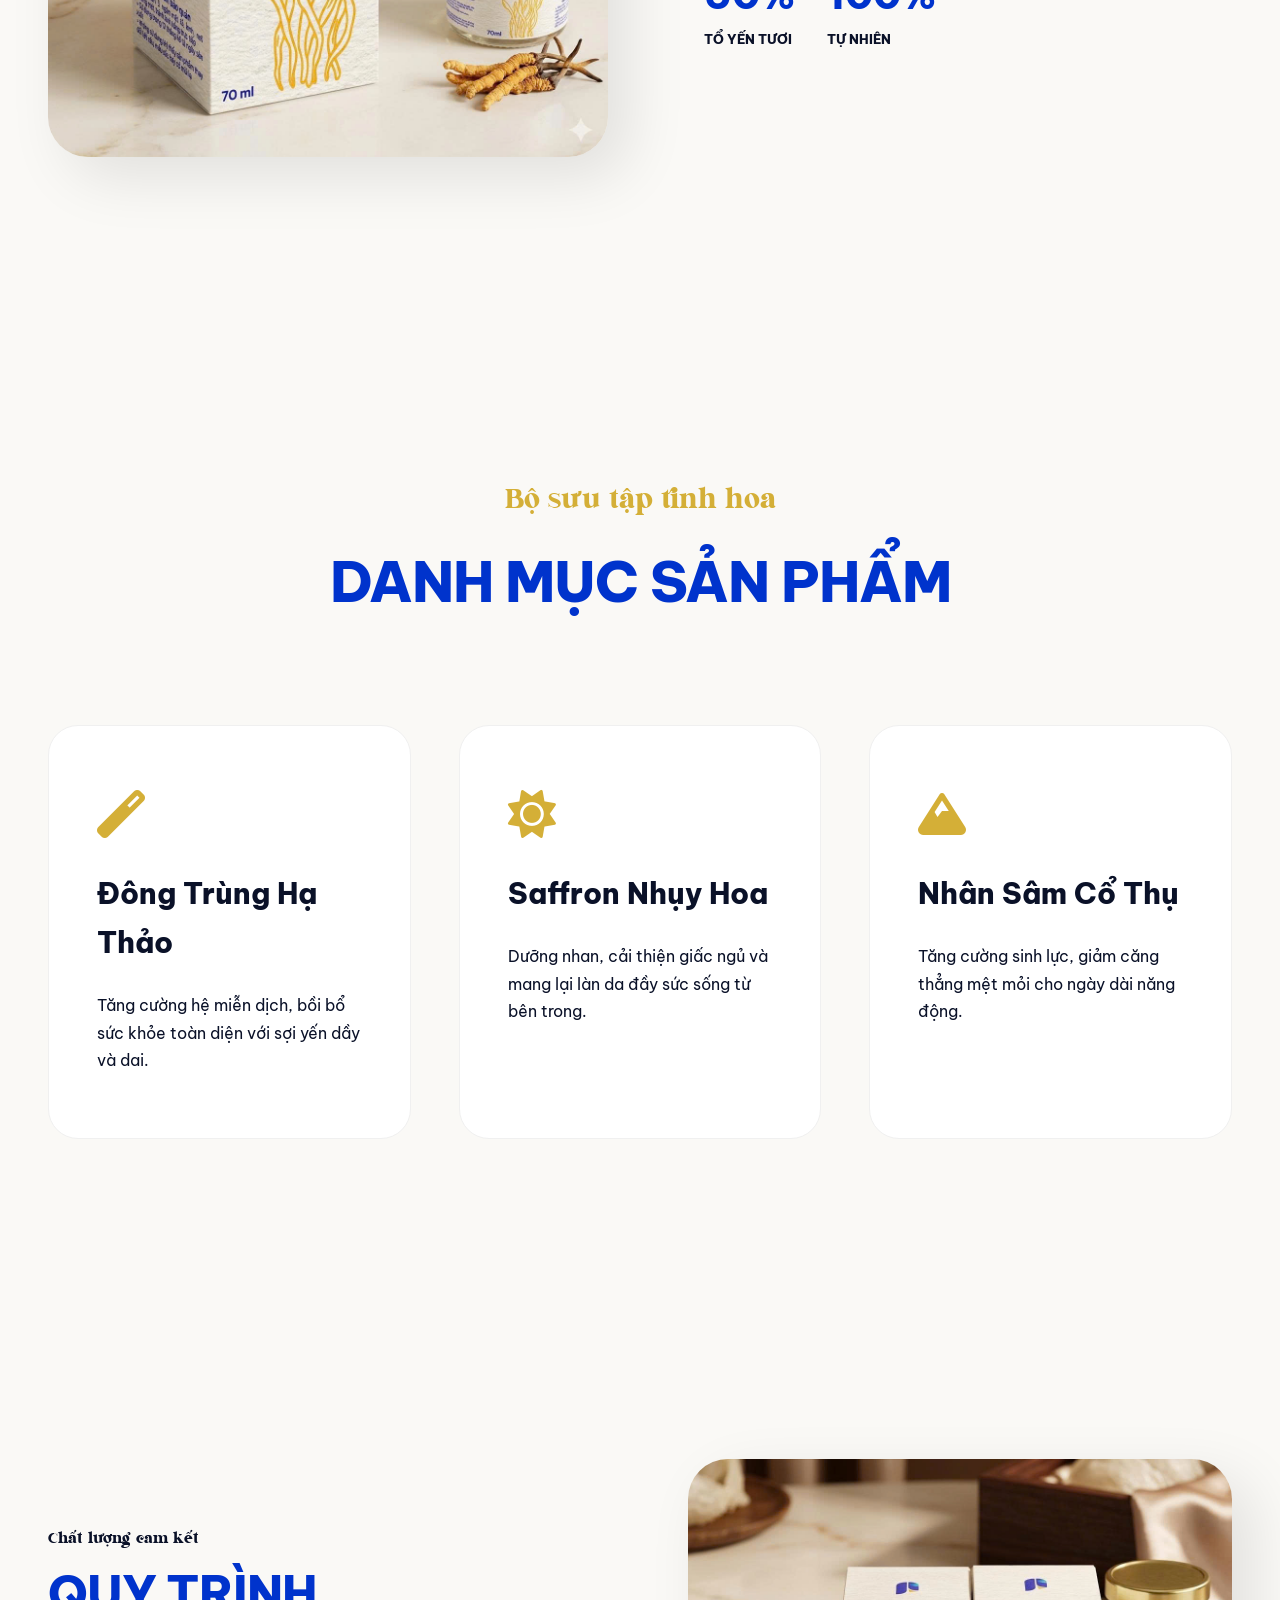
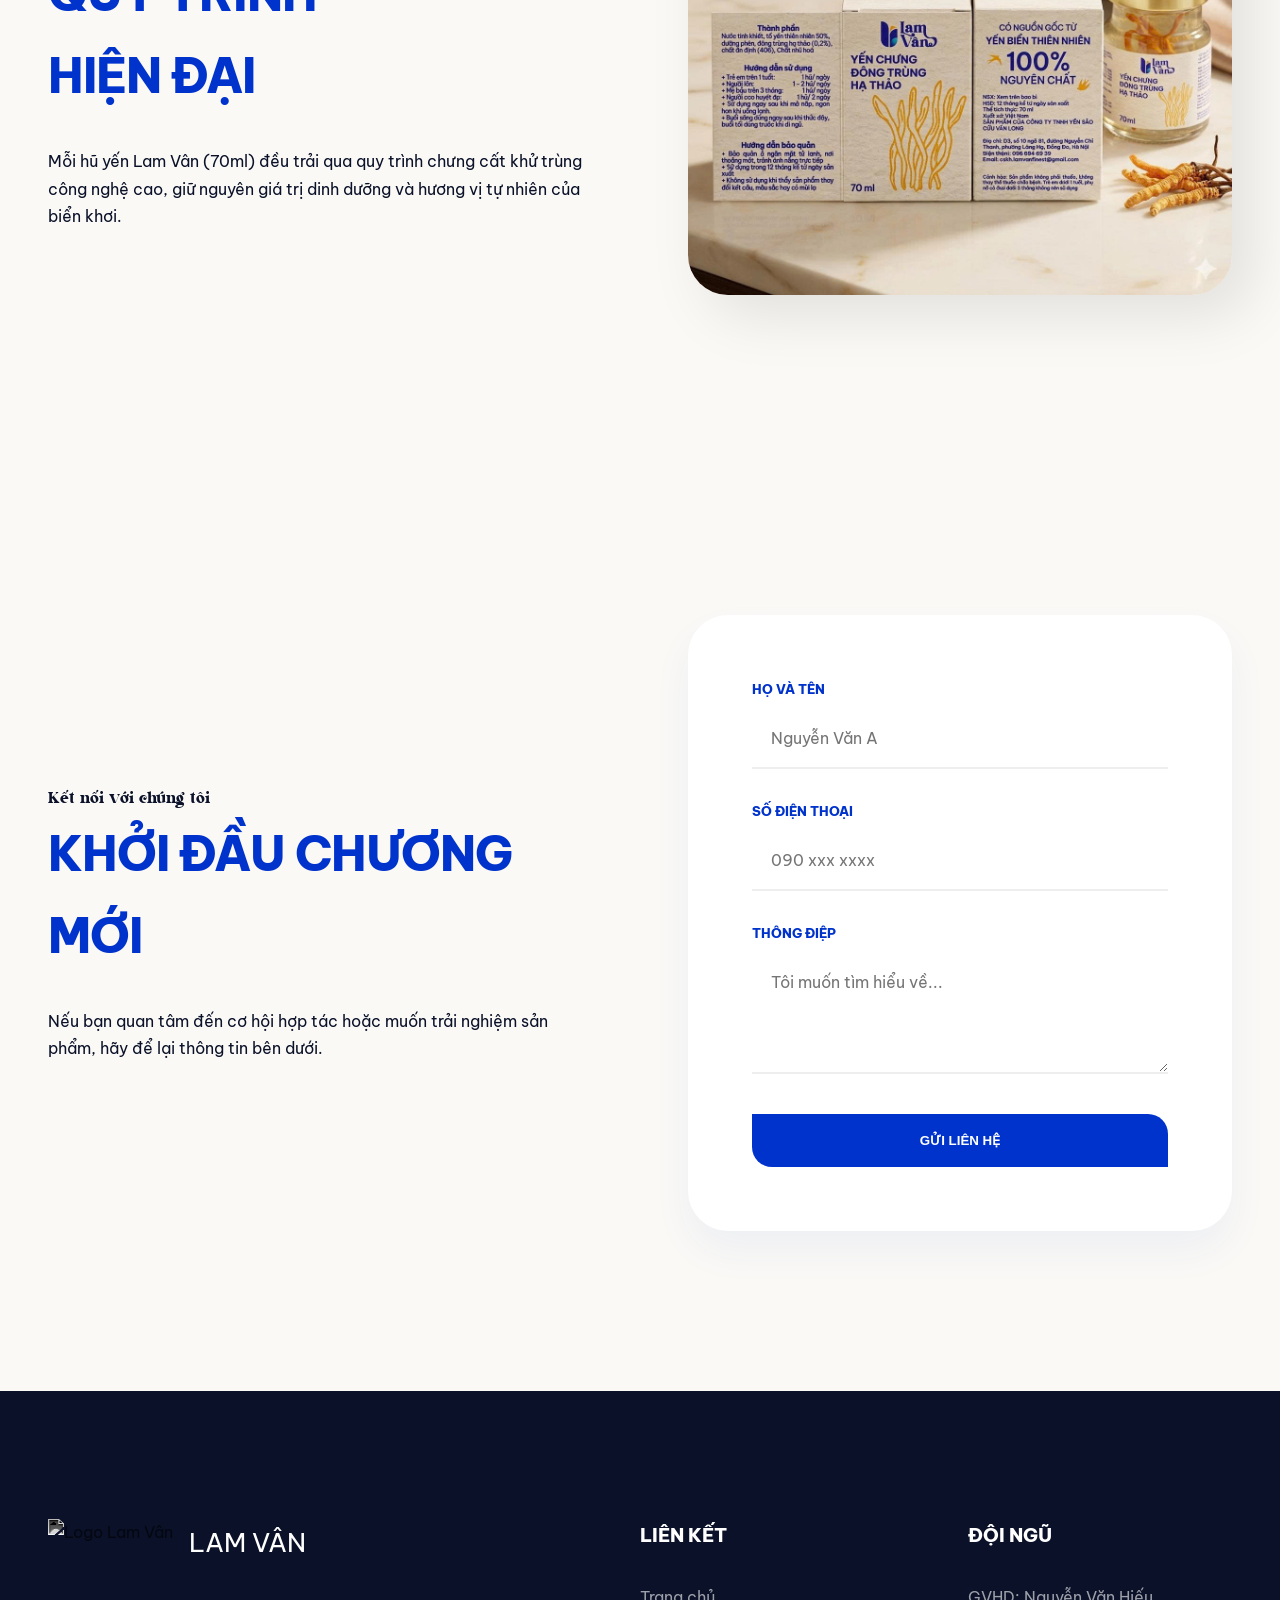
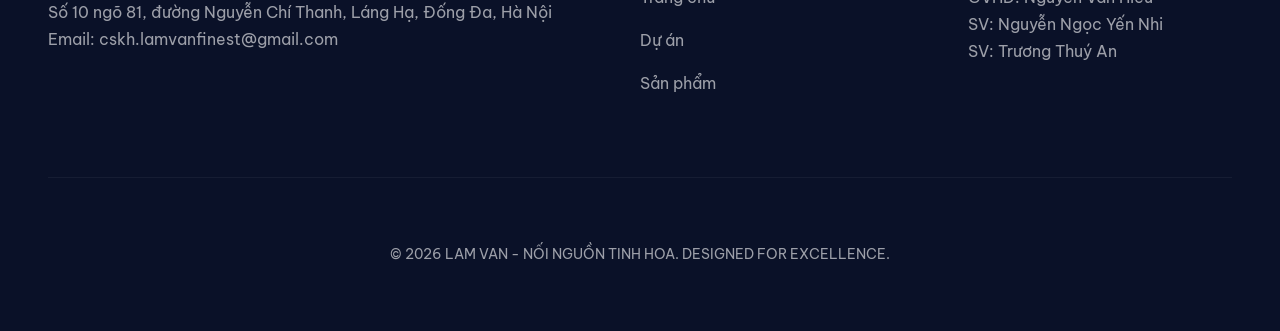
==== commit 1d5147a6: "Fix file logo đổi thành đuôi jpg, sửa CSS và class cho tương thích hiển thị" ====
--- a/LamVan_Portable.html
+++ b/LamVan_Portable.html
@@ -85,7 +85,7 @@
 
 .nav { width: 100%; display: flex; justify-content: space-between; align-items: center; }
 .logo-container { display: flex; align-items: center; gap: 1rem; }
-.logo-img { height: 48px; mix-blend-mode: screen; }
+.logo-img { height: 48px; }
 .logo-text { font-size: 1.6rem; color: var(--primary); }
 .nav-links { display: flex; gap: 2rem; }
 .nav-links a { font-weight: 800; font-size: 0.85rem; text-transform: uppercase; letter-spacing: 1.5px; position: relative; padding: 0.5rem 0; }
@@ -124,7 +124,7 @@
 
 footer { background: var(--text-dark); color: rgba(255, 255, 255, 0.6); padding: 8rem 0 4rem; }
 footer .logo-text { color: var(--white); }
-footer .logo-img { filter: grayscale(1) brightness(2); mix-blend-mode: screen; }
+footer .logo-img { filter: grayscale(1) invert(1) brightness(2); }
 .footer-grid { display: grid; grid-template-columns: 2fr 1fr 1fr; gap: 4rem; margin-bottom: 4rem; }
 footer h4 { color: var(--white); margin-bottom: 2rem; font-size: 1.2rem; }
 footer ul li { margin-bottom: 1rem; }
@@ -151,7 +151,7 @@
     <header id="header">
         <div class="container nav">
             <div class="logo-container">
-                <img src="logo_refined.png" alt="Logo Lam Vân" class="logo-img">
+                <img src="logo_refined.jpg" alt="Logo Lam Vân" class="logo-img">
                 <span class="logo-text">LAM VÂN</span>
             </div>
             <ul class="nav-links">
@@ -282,7 +282,7 @@
             <div class="footer-grid">
                 <div>
                     <div class="logo-container" style="margin-bottom: 2rem;">
-                        <img src="logo_refined.png" alt="Logo Lam Vân" class="logo-img">
+                        <img src="logo_refined.jpg" alt="Logo Lam Vân" class="logo-img">
                         <span class="logo-text">LAM VÂN</span>
                     </div>
                     <p>Số 10 ngõ 81, đường Nguyễn Chí Thanh, Láng Hạ, Đống Đa, Hà Nội</p>
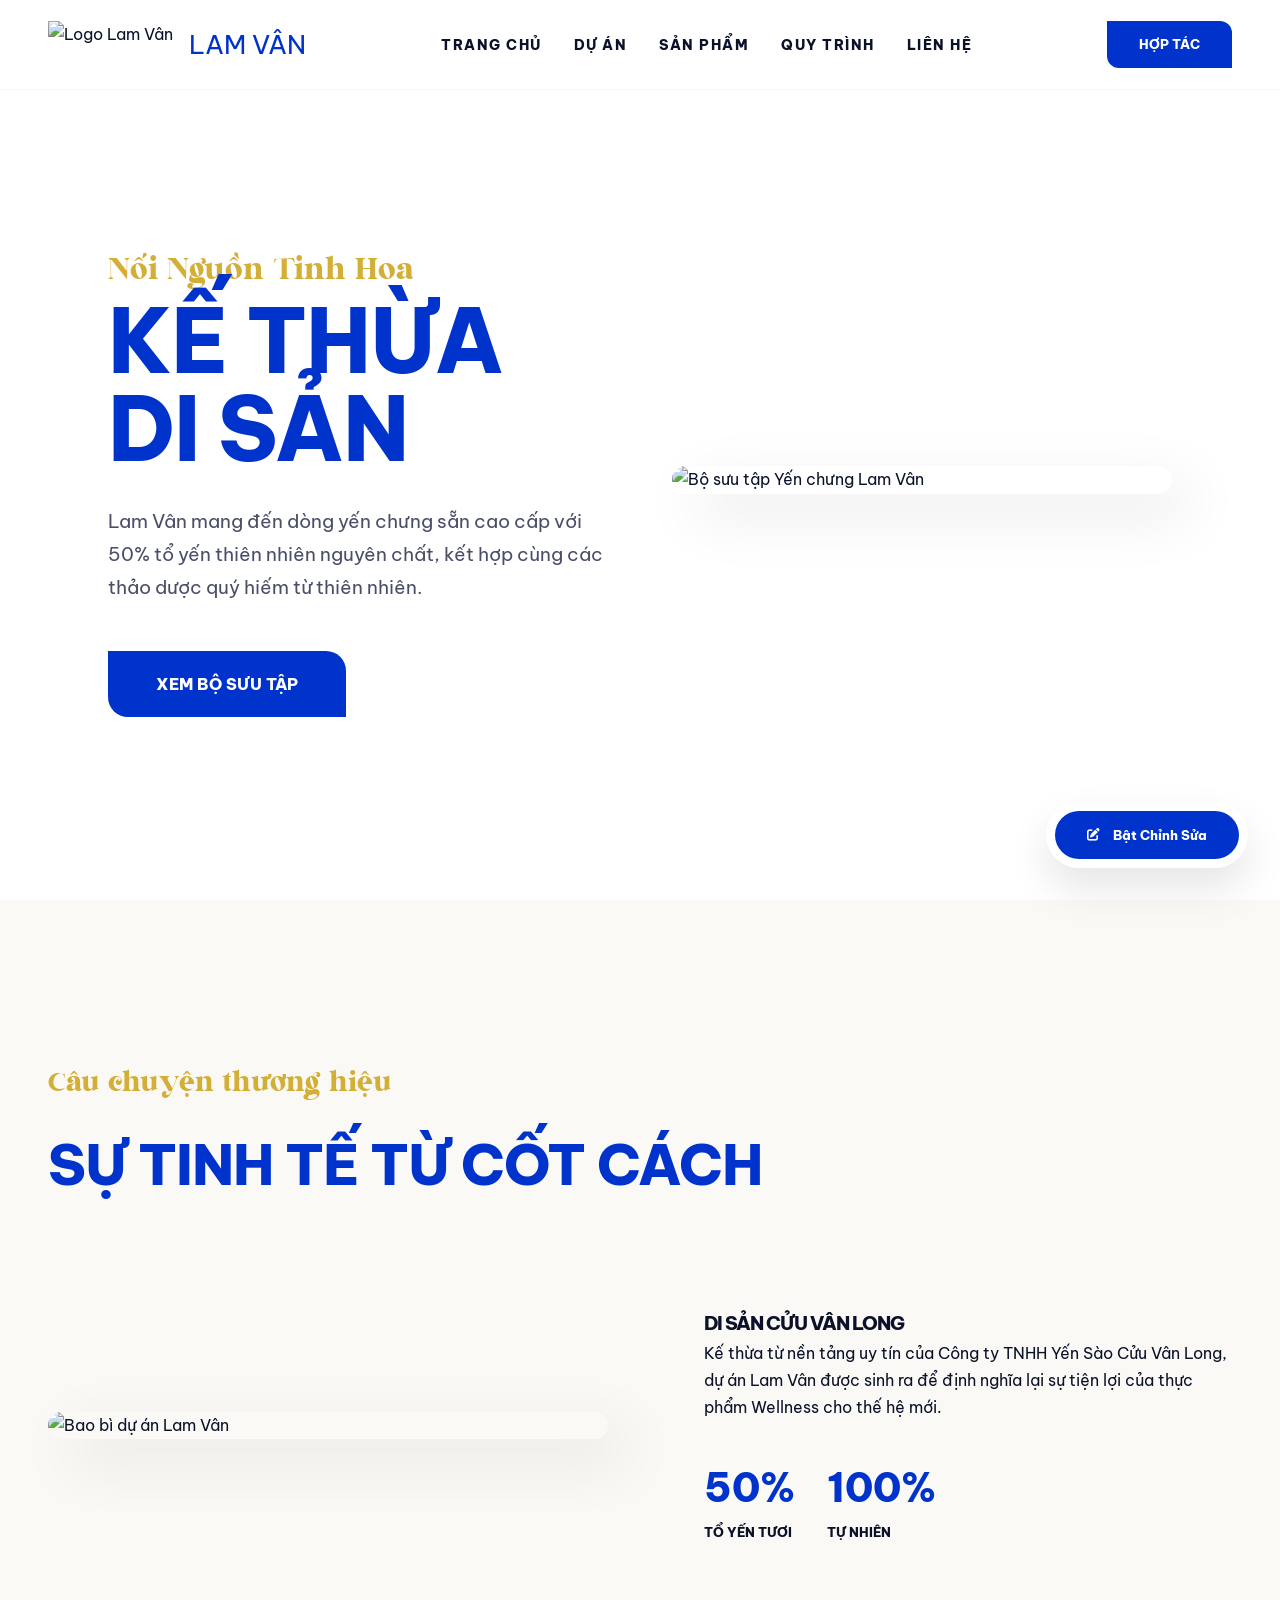
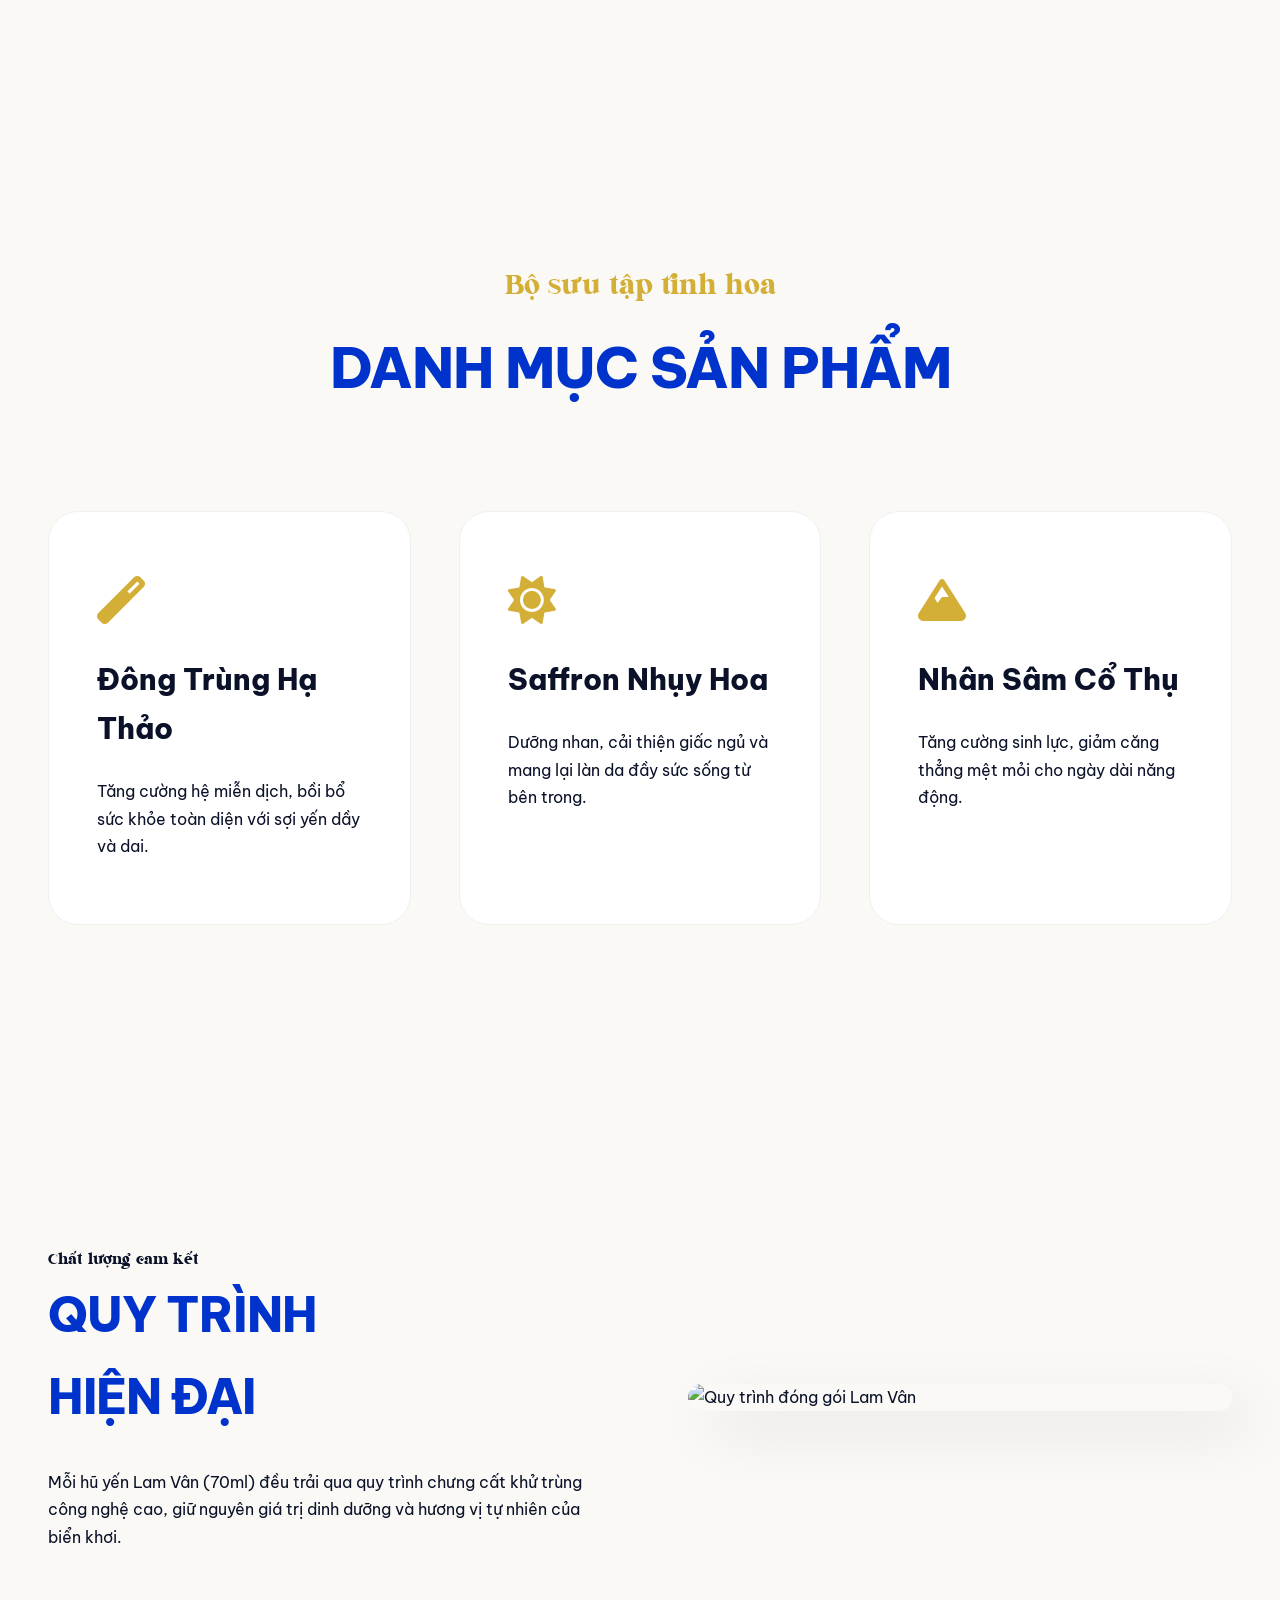
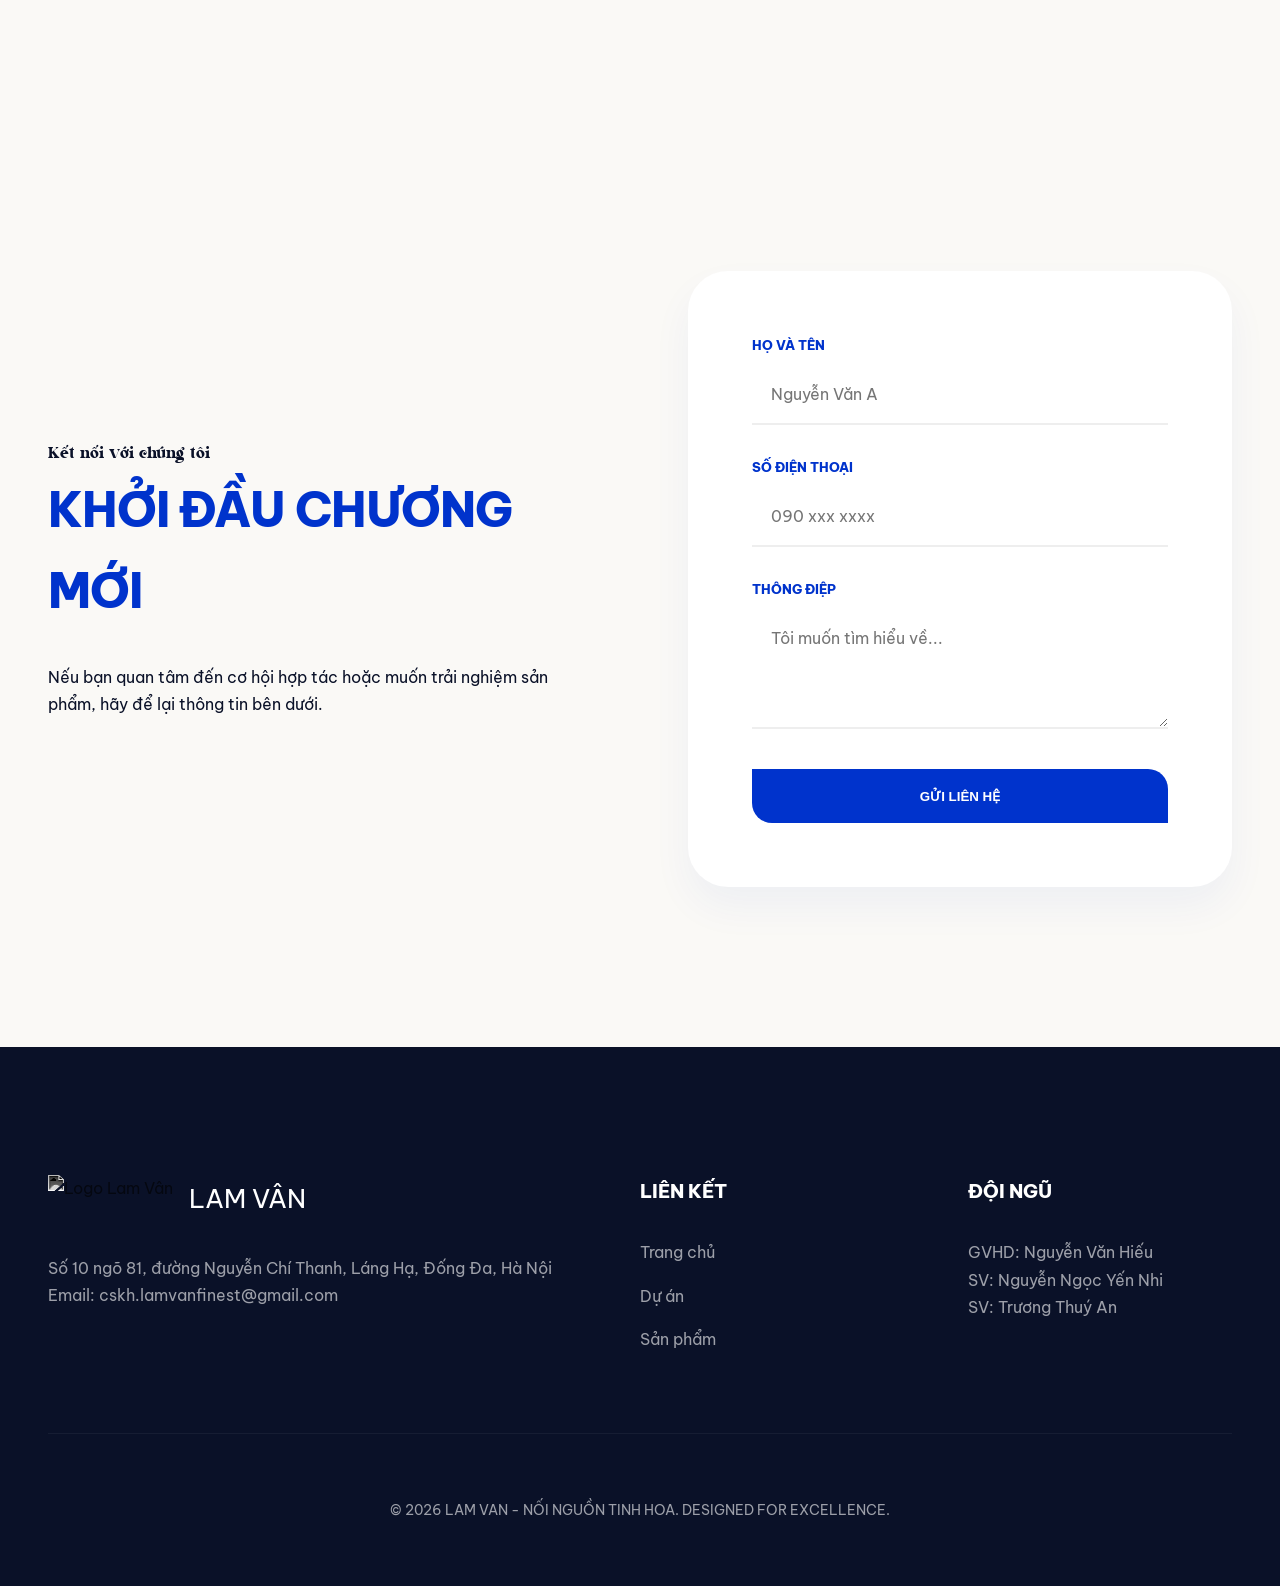
==== commit 403da9e1: "Cập nhật hình ảnh Yến chưng Lam Vân sắc nét và sát với nội dung hơn, xóa ảnh cũ" ====
--- a/LamVan_Portable.html
+++ b/LamVan_Portable.html
@@ -176,7 +176,7 @@
                 </div>
             </div>
             <div class="hero-image-wrap reveal">
-                <img src="gen-h-z7690715200419_f9c5e2f143318909310f4d9d8c5a2096.jpg" alt="Bộ sưu tập Yến chưng Lam Vân">
+                <img src="lamvan_collection.jpg" alt="Bộ sưu tập Yến chưng Lam Vân">
             </div>
         </div>
     </section>
@@ -189,7 +189,7 @@
             </div>
             <div class="hero-grid">
                 <div class="hero-image-wrap reveal">
-                    <img src="gen-h-z7690715200418_bf038b9fb975c57a440075a1e341a2de.jpg" alt="Bao bì dự án Lam Vân">
+                    <img src="lamvan_packaging.jpg" alt="Bao bì dự án Lam Vân">
                 </div>
                 <div class="hero-text reveal" style="padding-left: 2rem;">
                     <h3>Di Sản Cửu Vân Long</h3>
@@ -244,7 +244,7 @@
                     <p>Mỗi hũ yến Lam Vân (70ml) đều trải qua quy trình chưng cất khử trùng công nghệ cao, giữ nguyên giá trị dinh dưỡng và hương vị tự nhiên của biển khơi.</p>
                 </div>
                 <div class="hero-image-wrap reveal">
-                    <img src="gen-h-z7690715200420_7703f0a0f57f1031e3091bc35107dd8a.jpg" alt="Quy trình đóng gói Lam Vân">
+                    <img src="lamvan_process.jpg" alt="Quy trình đóng gói Lam Vân">
                 </div>
             </div>
         </div>
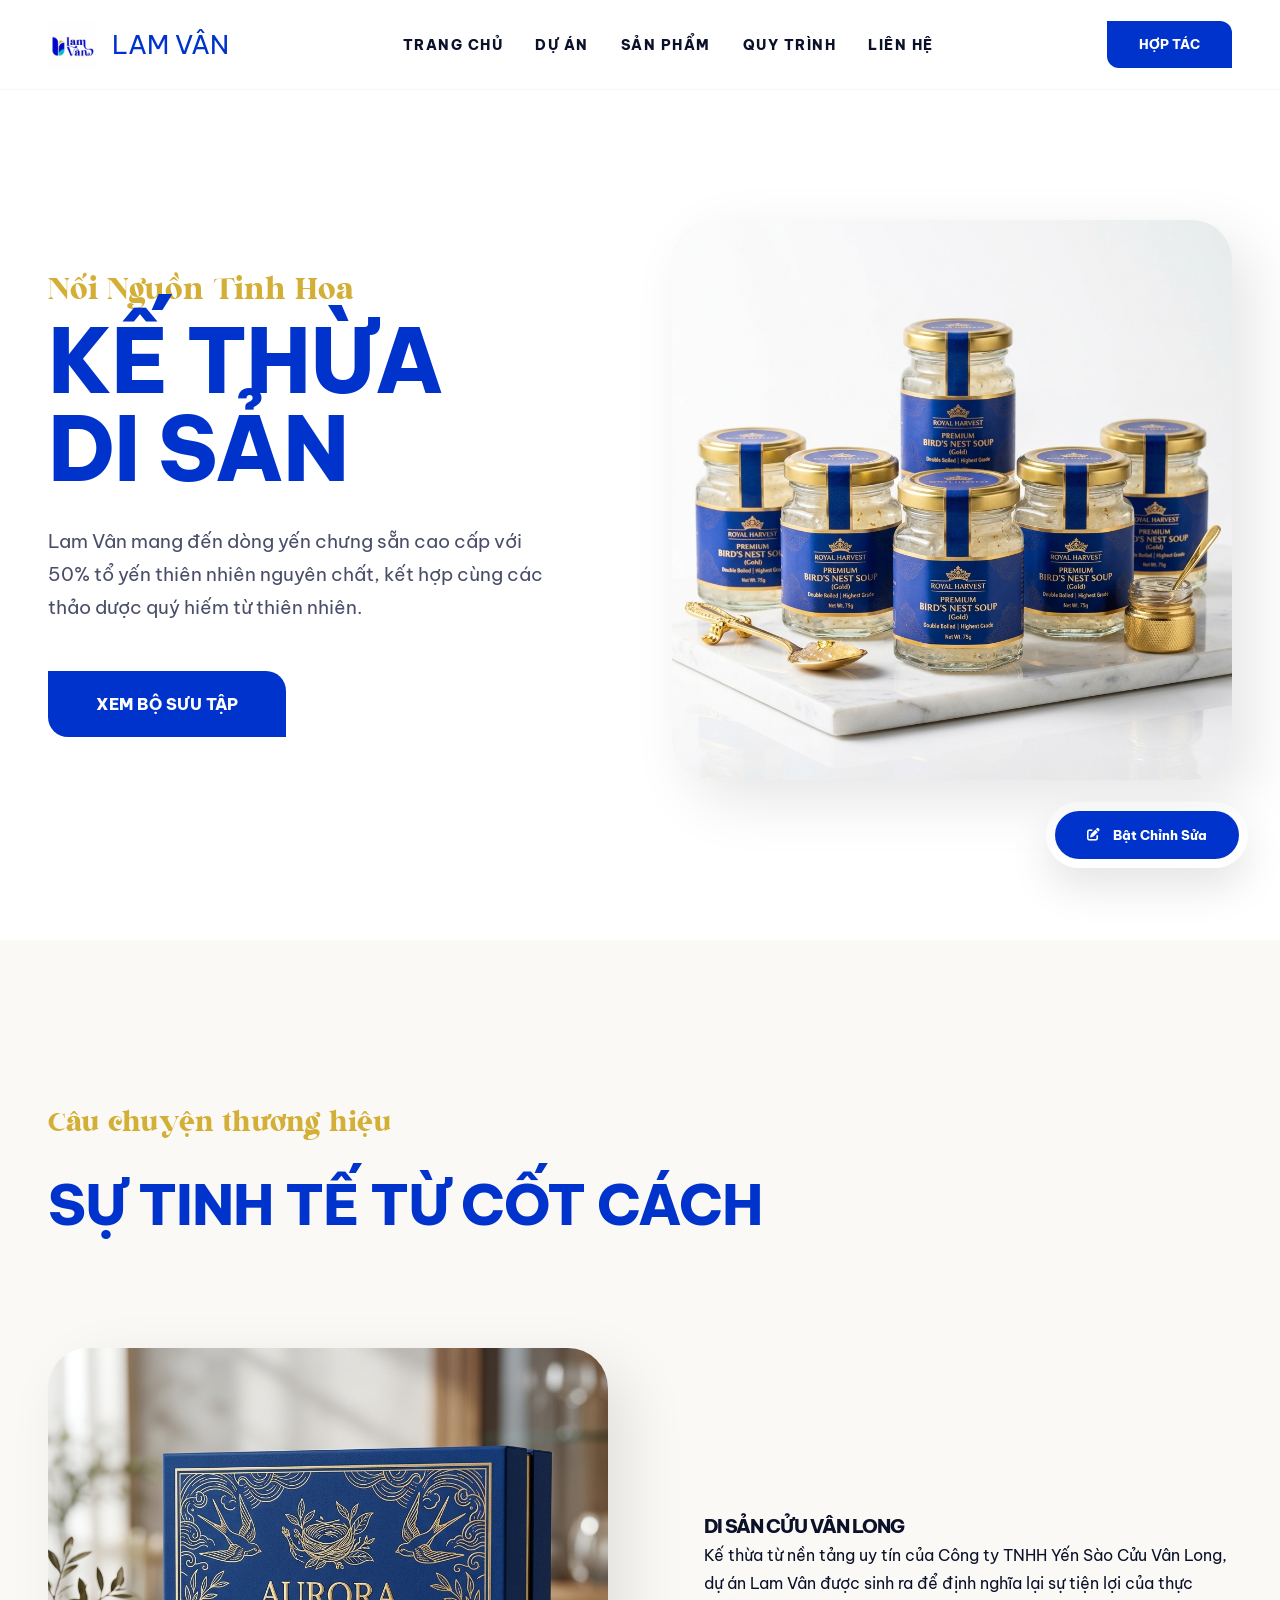
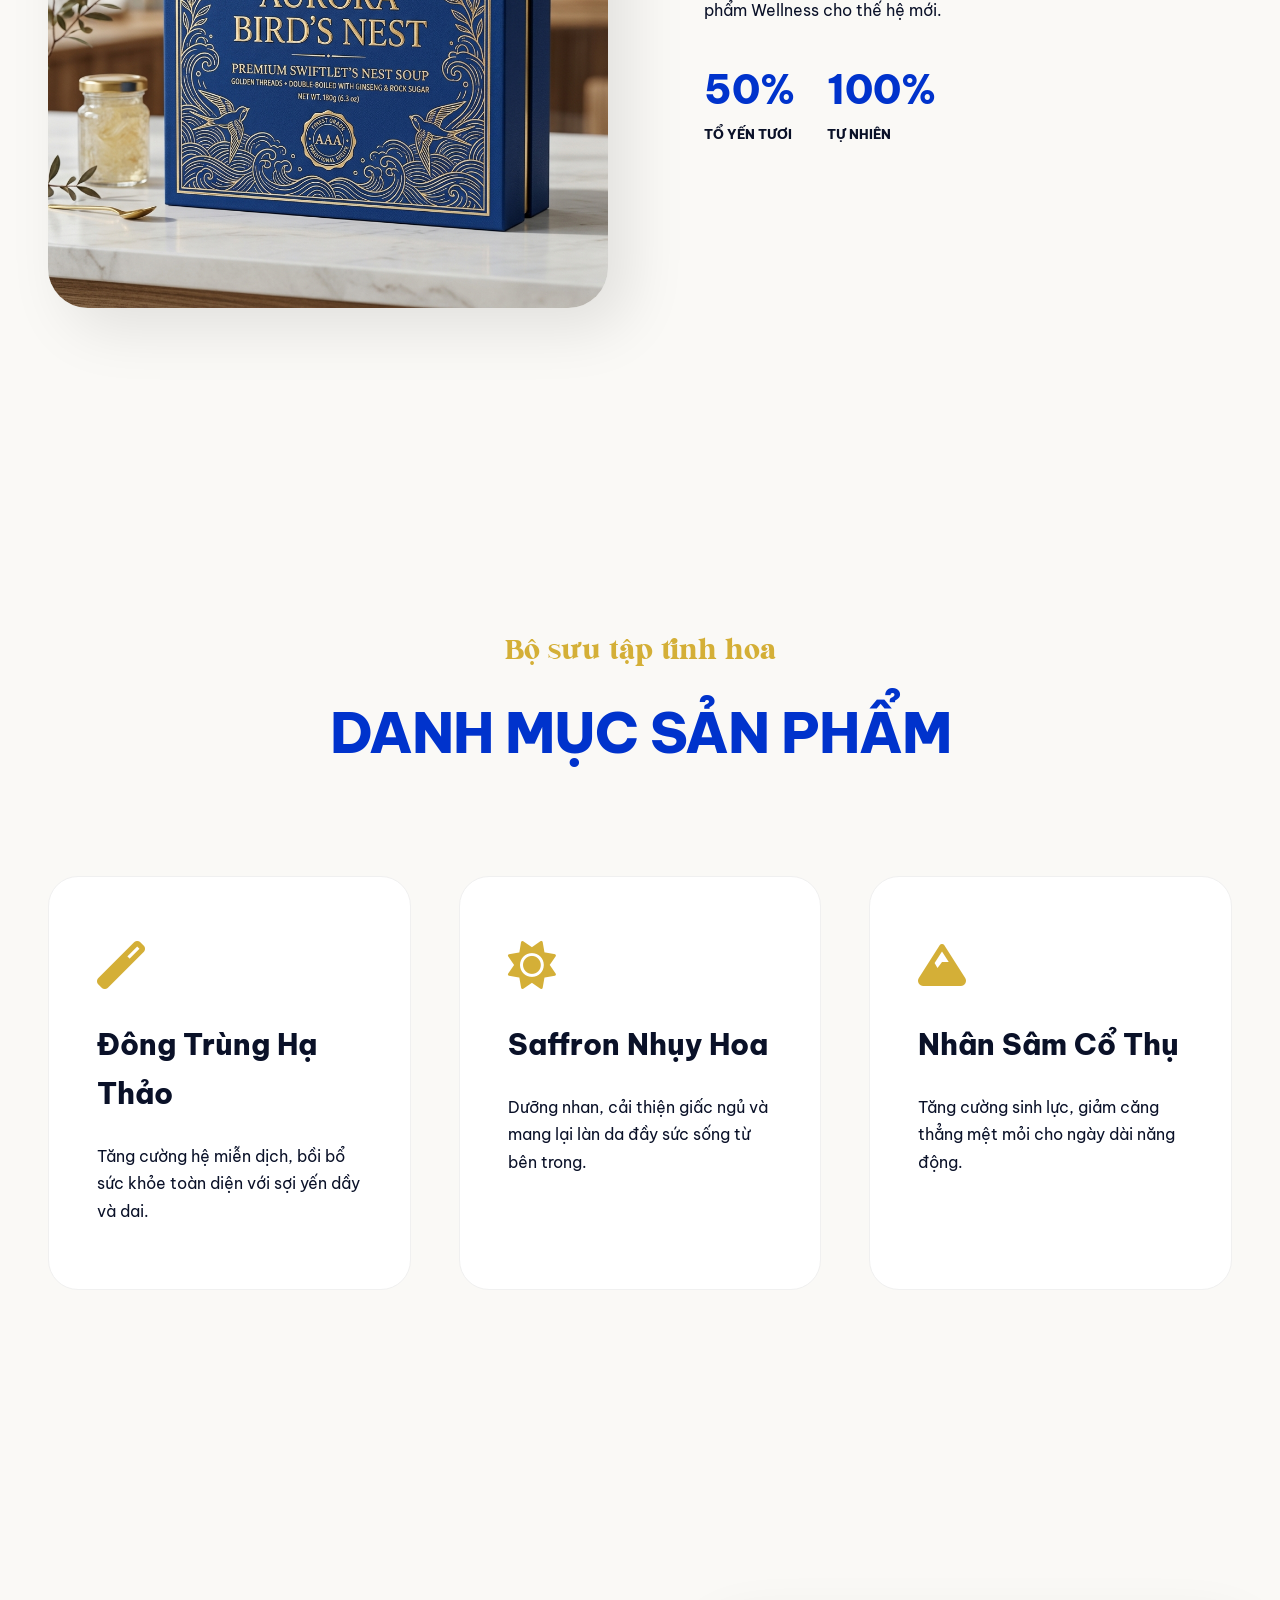
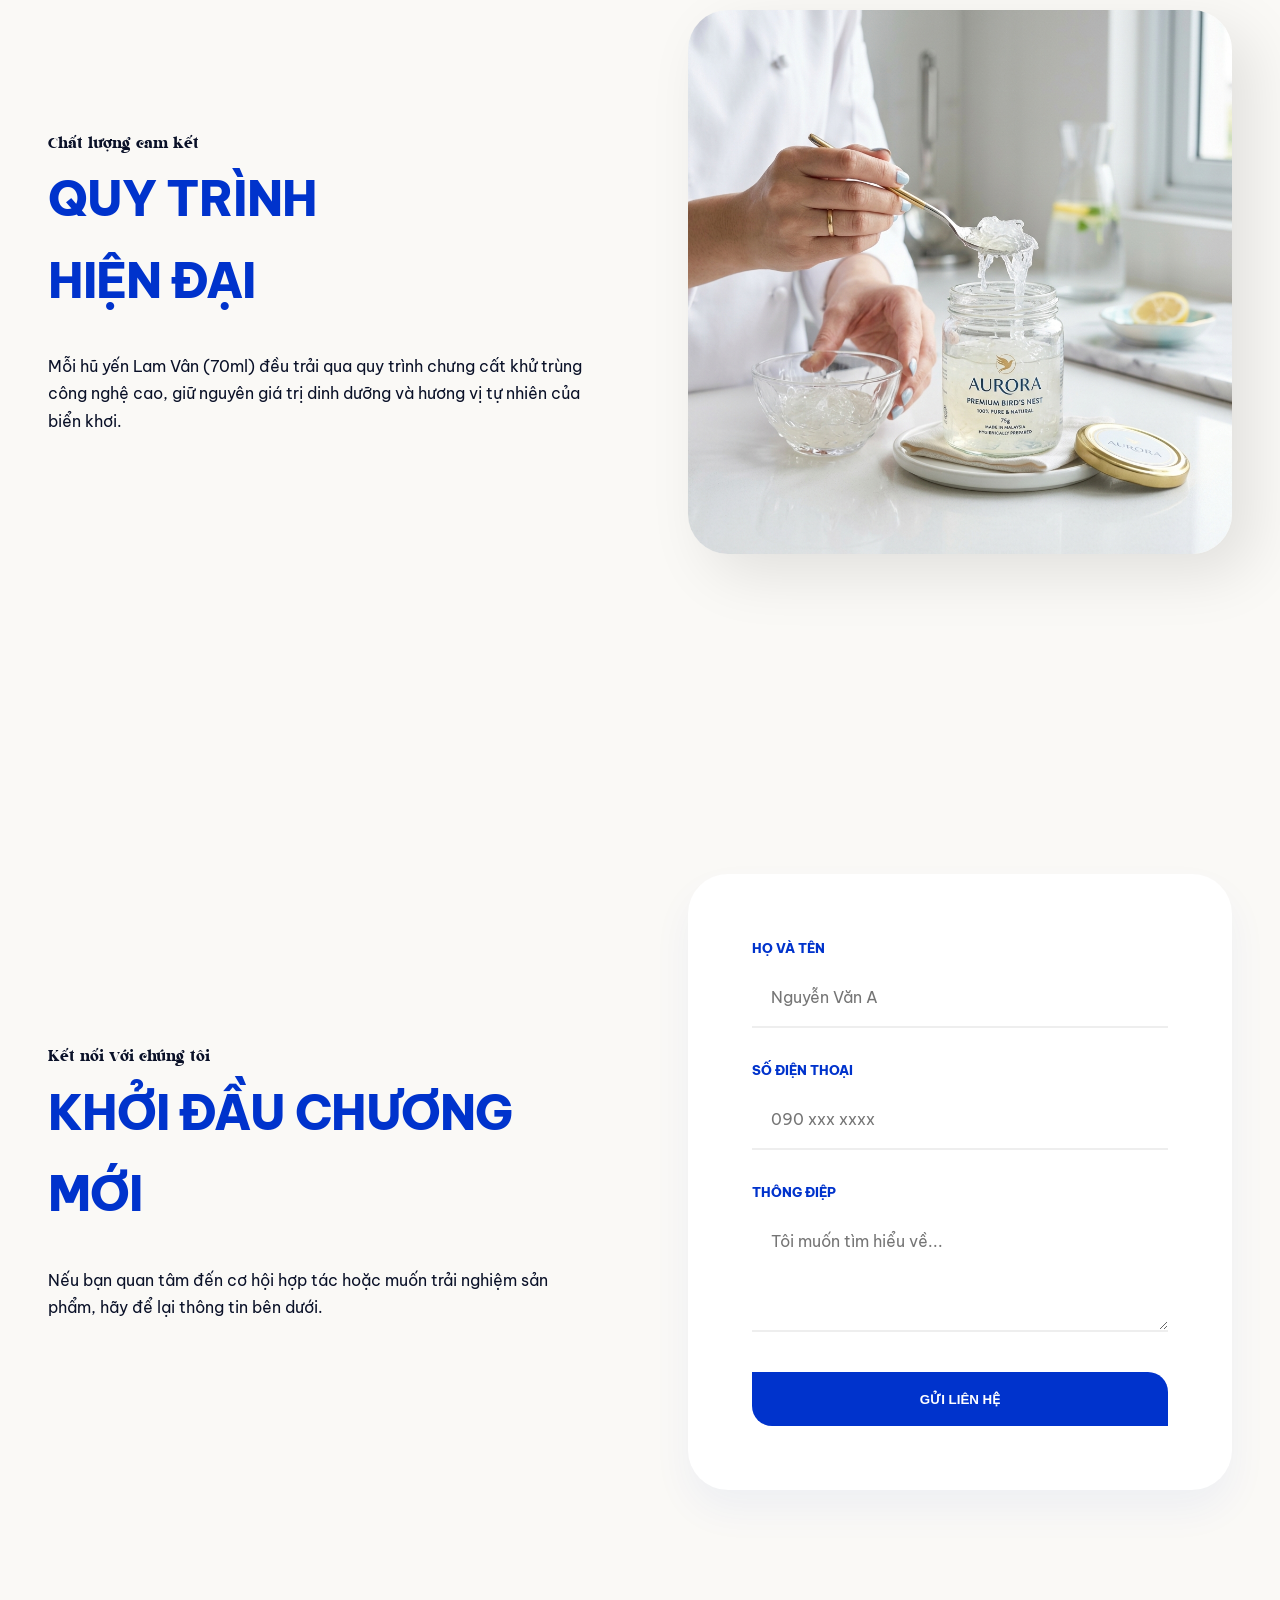
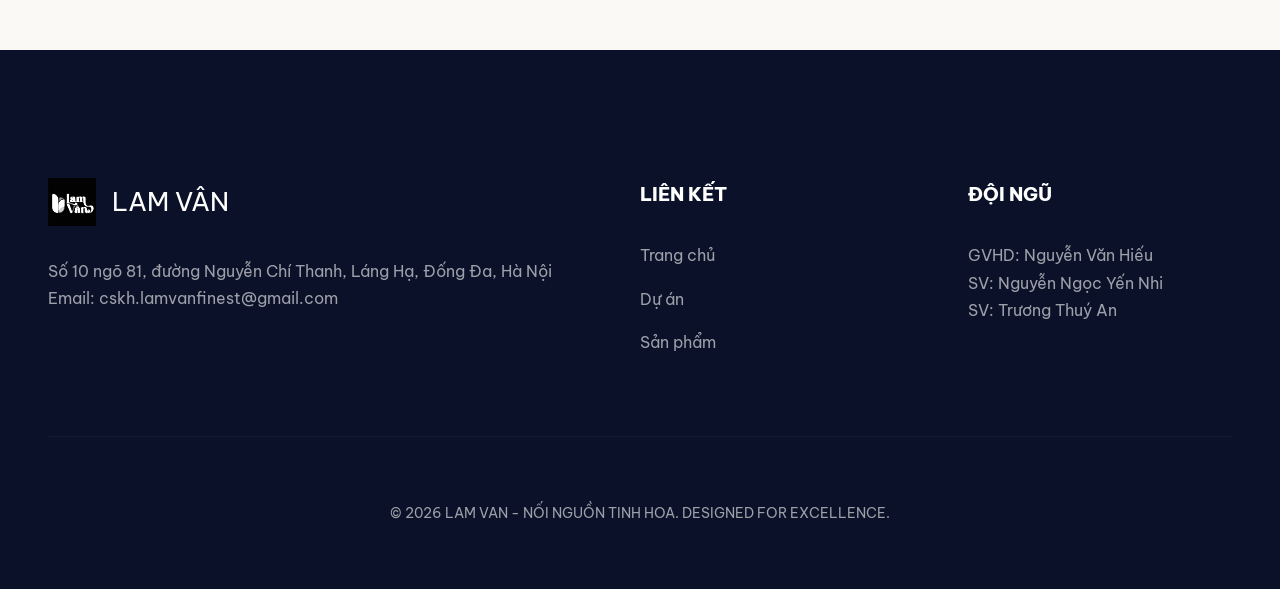
==== commit 04cb5c15: "feat: embed images and fonts into LamVan_Portable.html" ====
--- a/LamVan_Portable.html
+++ b/LamVan_Portable.html
@@ -10,21 +10,21 @@
 /* --- Tích hợp style.css --- */
 @font-face {
     font-family: 'Be Vietnam Pro';
-    src: url('BeVietnamPro-Regular.ttf') format('truetype');
+    src: url('[data-uri]') format('truetype');
     font-weight: 400;
     font-style: normal;
 }
 
 @font-face {
     font-family: 'Be Vietnam Pro';
-    src: url('BeVietnamPro-ExtraBold.ttf') format('truetype');
+    src: url('[data-uri]